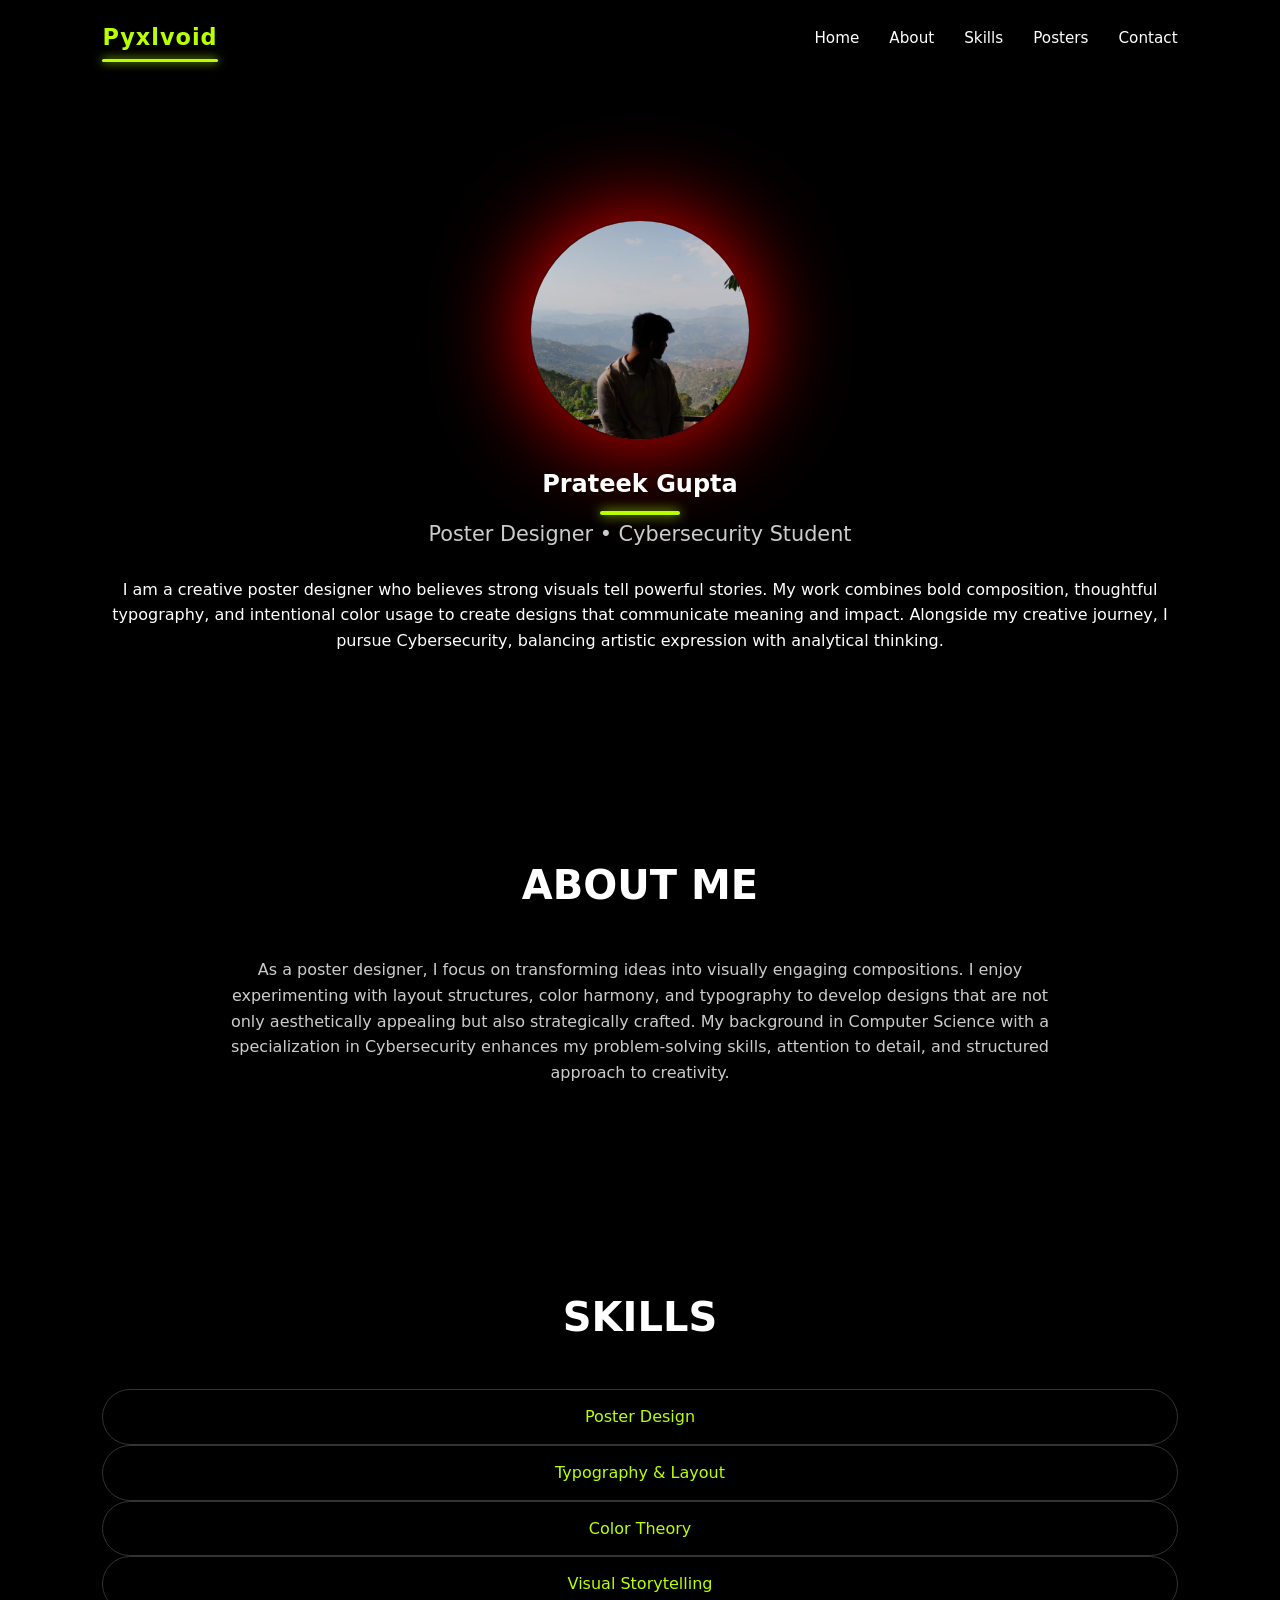
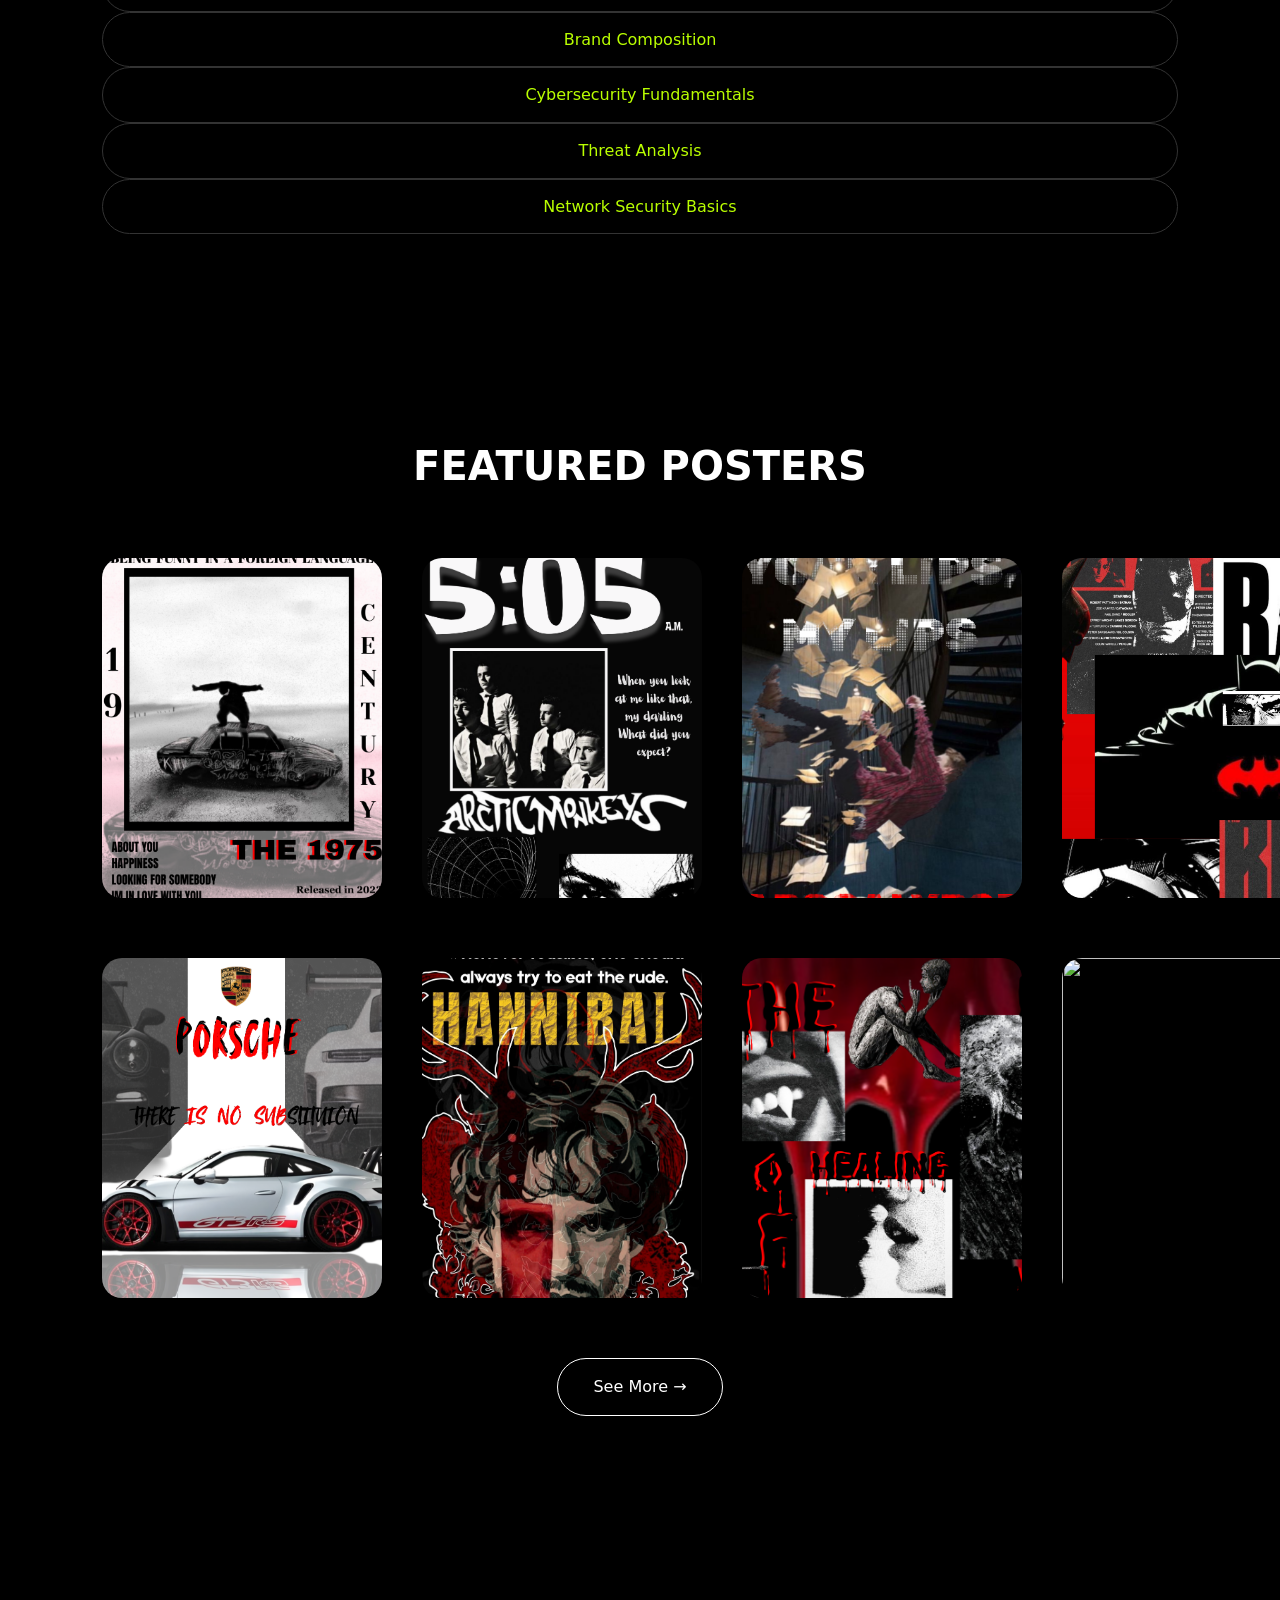
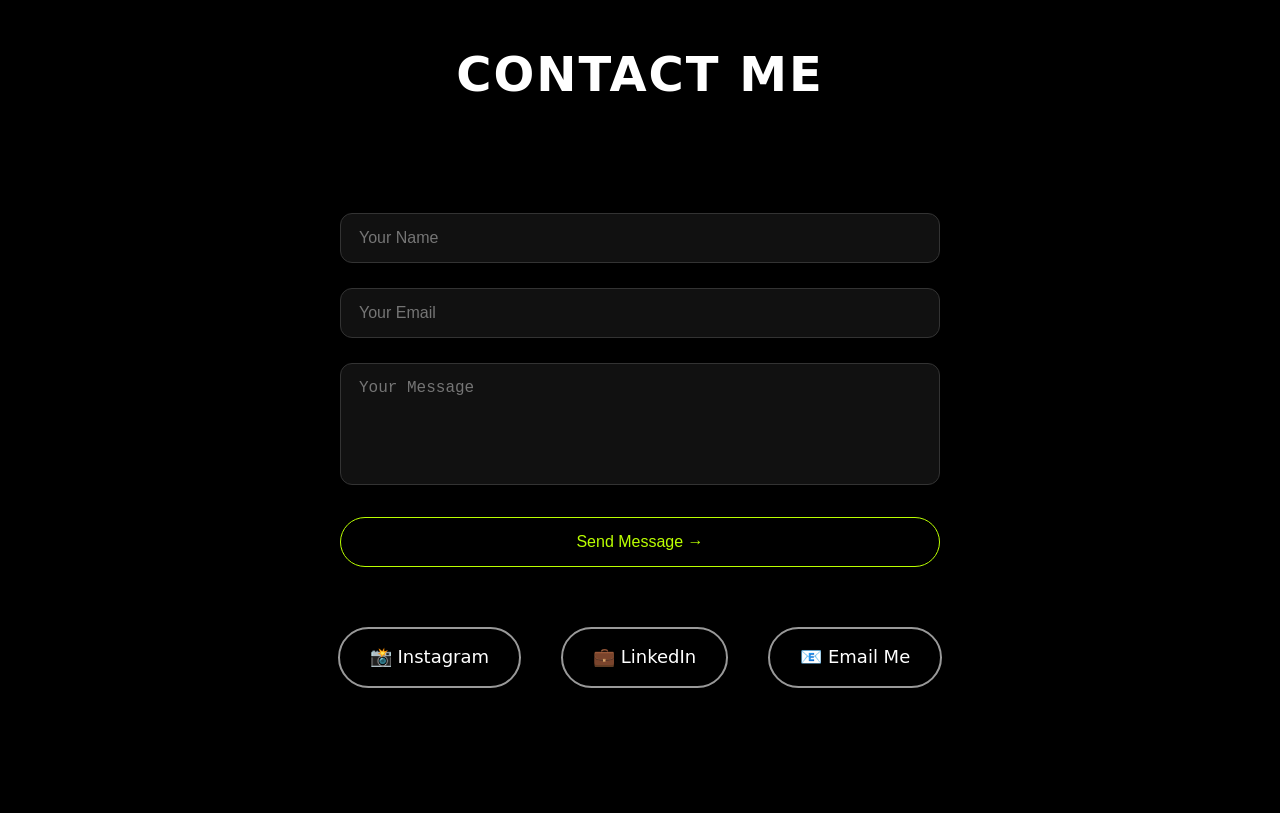
==== index.html @ a58d7d1d "viewing" ====
<!DOCTYPE html>
<html lang="en">
<head>
  <head>
  <meta charset="UTF-8">
  <title>Poster Portfolio — Prateek Gupta</title>

  <link rel="stylesheet" href="style.css">

<!-- Google Analytics -->
<script async src="https://www.googletagmanager.com/gtag/js?id=G-FLQ09SH4EE"></script>
<script>
  window.dataLayer = window.dataLayer || [];
  function gtag(){dataLayer.push(arguments);}
  gtag('js', new Date());

  gtag('config', 'G-FLQ09SH4EE');
</script>

</head>
<meta charset="UTF-8">
<title>Poster Portfolio — Prateek Gupta</title>
<meta name="viewport" content="width=device-width, initial-scale=1.0">

<style>

  .hero-name{
  position: relative;
  display: inline-block;
}

.hero-name::after{
  content: "";
  position: absolute;
  left: 50%;
  transform: translateX(-50%);
  bottom: -12px;
  width: 80px;            /* change this to control length */
  height: 4px;
  background: #baff00;     /* neon green */
  border-radius: 2px;
  box-shadow: 0 0 12px #baff00;
  animation: glowLine 1.8s ease-in-out infinite alternate;
}

@keyframes glowLine{
  from{
    box-shadow: 0 0 6px #baff00;
  }
  to{
    box-shadow: 0 0 20px #baff00;
  }
}

  .arrow{
  position:absolute;
  top:50%;
  transform:translateY(-50%);
  font-size:40px;
  background:none;
  border:none;
  color:white;
  cursor:pointer;
  transition:0.3s;
  z-index:2100;
}

.arrow:hover{
  color:#baff00;
  transform:translateY(-50%) scale(1.2);
}

.left{
  left:30px;
}

.right{
  right:30px;
}

  .section-title{
  font-size:2.5rem;
  margin-bottom:40px;
  position:relative;
  display:inline-block;
}

.section-title::after{
  content:"";
  position:absolute;
  left:50%;
  transform:translateX(-50%);
  bottom:-10px;
  width:0;
  height:4px;
  background:#baff00;
  transition:0.6s ease;
}

section:hover .section-title::after{
  width:60px;   /* 👈 change this value to control underline length */
}

  .see-more-btn{
  display:inline-block;
  padding:14px 35px;
  border:1px solid #baff00;
  border-radius:30px;
  color:#baff00;
  text-decoration:none;
  transition:0.3s;
}

.see-more-btn:hover{
  background:#baff00;
  color:black;
  transform:translateY(-5px);
  box-shadow:0 0 20px #baff00;
}

  /* NAVBAR */
.navbar{
  position:fixed;
  top:0;
  width:100%;
  padding:20px 8%;
  background:rgba(0,0,0,0.9);
  backdrop-filter:blur(10px);
  display:flex;
  justify-content:space-between;
  align-items:center;
  z-index:1000;
}

.logo{
  font-size:1.4rem;
  font-weight:700;
  color:#baff00;
  letter-spacing:1px;
}
.logo{
  position: relative;
  font-size:1.4rem;
  font-weight:700;
  color:#baff00;
  letter-spacing:1px;
}

.logo::after{
  content:"";
  position:absolute;
  left:0;
  bottom:-6px;
  width:100%;
  height:3px;
  background:#baff00;
  border-radius:2px;
  box-shadow:0 0 10px #baff00;
}


.nav-links{
  list-style:none;
  display:flex;
  gap:30px;
}

.nav-links a{
  color:white;
  text-decoration:none;
  font-size:0.95rem;
  transition:0.3s;
}

.nav-links a:hover{
  color:#ff0000;
}
body{
  padding-top:100px; /* important so content doesn’t hide under navbar */
}

*{margin:0;padding:0;box-sizing:border-box;}
body{
  background:#000;
  color:#fff;
  font-family:"Segoe UI",system-ui,sans-serif;
  line-height:1.6;
}
section{
  padding:100px 8%;
  text-align:center;
}
h2{
  margin-bottom:40px;
  font-size:2.3rem;
}

/* HERO */
.hero{
  display:flex;
  flex-direction:column;
  align-items:center;
  justify-content:center;
  text-align:center;
}

.hero img{
  width:220px;
  height:220px;
  border-radius:50%;
  object-fit:cover;
  margin-bottom:25px;
  border:1px solid #670808;
  box-shadow:0 0 100px #ff0000;
}

.tagline{
  font-size:1.3rem;
  margin:15px 0 25px;
  color:#ccc;
}
.intro{
  max-width:800px;
  margin:0 auto 60px;
  color:#bbb;
}

/* ABOUT */
.about{
  background:#000000;
}
.about p{
  max-width:850px;
  margin:auto;
  color:#ccc;
}

/* SKILLS */
.skill{
  padding:14px 28px;
  border:1px solid #333;
  border-radius:30px;
  font-weight:500;
  background:transparent;
  color:#baff00;
  transition:all 0.3s ease;
  cursor:pointer;
  position:relative;
}

.skill:hover{
  background:#ffffff;
  color:black;
  transform:translateY(-5px) scale(1.05);
  box-shadow:0 0 20px #baff00;
}

.skill:active{
  transform:scale(0.95);
}
.skill::after{
  content:"";
  position:absolute;
  inset:0;
  border-radius:30px;
  box-shadow:0 0 0px #baff00;
  opacity:0;
  transition:0.3s;
}

.skill:hover::after{
  box-shadow:0 0 25px #baff00;
  opacity:1;
}

/* POSTERS */

.grid{
  display: grid;
  grid-template-columns: repeat(4, 1fr); /* 4 posters per row */
  gap: 40px;
  justify-items: center;
}

.poster {
  width: 280px;
  height: 360px;
  overflow: hidden;
  border-radius: 20px;
  transition: 0.3s ease;
}

.poster img {
  width: 100%;
  height: 100%;
  object-fit: cover;
  border-radius: 20px;
}

.poster:hover {
  transform: translateY(-10px);
}

.see-more{
  display:inline-block;
  margin-top:50px;
  padding:14px 30px;
  border:1px solid white;
  border-radius:30px;
  text-decoration:none;
  color:white;
  transition:0.3s;
}
.see-more:hover{
  background:white;
  color:black;
}

/* MODAL SLIDE */
.modal{
  position:fixed;
  inset:0;
  background:#000;
  display:flex;
  justify-content:center;
  align-items:center;
  transform:translateX(100%);
  transition:transform 0.6s ease;
  z-index:2000;
}

.modal.active{
  transform:translateX(0);
}

.modal-content{
  display:flex;
  width:90%;
  height:80%;
}

.modal-left{
  flex:1;
  display:flex;
  justify-content:center;
  align-items:center;
}

.modal-left img{
  max-width:100%;
  max-height:100%;
  border-radius:16px;
}

.modal-right{
  flex:0.6;
  padding:60px;
  color:white;
}

.see-more-btn{
  display:inline-block;
  padding:15px 35px;
  border:1px solid white;
  border-radius:30px;
  text-decoration:none;
  color:white;
  transition:0.3s;
}

.see-more-btn:hover{
  background:white;
  color:black;
  transform:translateY(-5px);
}
/* ================= RESPONSIVE FIX ================= */

/* Tablet */
@media (max-width: 1024px){
  .grid{
    grid-template-columns: repeat(2, 1fr);
  }
}

/* Mobile */
@media (max-width: 768px){

  section{
    padding:70px 6%;
  }

  .grid{
    grid-template-columns: 1fr;
    gap:25px;
  }

  .poster{
    width:100%;
    height:auto;
  }

  .hero img{
    width:160px;
    height:160px;
  }

  .tagline{
    font-size:1rem;
  }

  .modal-content{
    flex-direction:column;
    height:90%;
  }

  .modal-right{
    padding:30px 20px;
  }

}
/* ===== CONTACT FORM ===== */

.contact-form{
  max-width:600px;
  margin:50px auto 60px;
  display:flex;
  flex-direction:column;
  gap:25px;
}

.form-group input,
.form-group textarea{
  width:100%;
  padding:15px 18px;
  border-radius:12px;
  border:1px solid #333;
  background:#111;
  color:white;
  font-size:1rem;
  outline:none;
  transition:0.3s ease;
}

.form-group input:focus,
.form-group textarea:focus{
  border:1px solid #baff00;
  box-shadow:0 0 15px rgba(186,255,0,0.4);
}

textarea{
  resize:none;
}

.form-btn{
  padding:15px;
  border-radius:30px;
  border:1px solid #baff00;
  background:transparent;
  color:#baff00;
  font-size:1rem;
  cursor:pointer;
  transition:0.3s ease;
}

.form-btn:hover{
  background:#baff00;
  color:black;
  transform:translateY(-5px);
  box-shadow:0 0 20px #baff00;
}

/* MOBILE */
@media (max-width:768px){
  .contact-form{
    padding:0 20px;
  }
}
</style>
</head>

<body>
  <nav class="navbar">
  <div class="logo">Pyxlvoid</div>
  
  <ul class="nav-links">
    <li><a href="#home">Home</a></li>
    <li><a href="#about">About</a></li>
    <li><a href="#skills">Skills</a></li>
    <li><a href="#posters">Posters</a></li>
    <li><a href="#contact">Contact</a></li>
  </ul>
</nav>

<!-- HERO -->
<section id="home" class="hero">

  <img src="images/me.jpg" class="profile-img">

  <h1 class="hero-name">Prateek Gupta</h1>

  <div class="tagline">
    Poster Designer • Cybersecurity Student
  </div>

  <p class="description">
  I am a creative poster designer who believes strong visuals tell powerful stories.
  My work combines bold composition, thoughtful typography, and intentional color usage
  to create designs that communicate meaning and impact. Alongside my creative journey,
  I pursue Cybersecurity, balancing artistic expression with analytical thinking.
</p>

</section>

<!-- ABOUT -->
<section id="about" class="about">
  <h2 class="section-title">About Me</h2>
  <p>
    As a poster designer, I focus on transforming ideas into visually engaging compositions.
    I enjoy experimenting with layout structures, color harmony, and typography to develop
    designs that are not only aesthetically appealing but also strategically crafted.
    My background in Computer Science with a specialization in Cybersecurity enhances my
    problem-solving skills, attention to detail, and structured approach to creativity.
  </p>
</section>

<!-- SKILLS -->
<section id="skills" class="skills">
  <h2 class="section-title">Skills</h2>
  <div class="skill-grid">
    <div class="skill">Poster Design</div>
    <div class="skill">Typography & Layout</div>
    <div class="skill">Color Theory</div>
    <div class="skill">Visual Storytelling</div>
    <div class="skill">Brand Composition</div>
    <div class="skill">Cybersecurity Fundamentals</div>
    <div class="skill">Threat Analysis</div>
    <div class="skill">Network Security Basics</div>
  </div>
</section>

<!-- FEATURED POSTERS -->
<section id="posters">
  <h2 class="section-title">Featured Posters</h2>

  <div class="grid">

    <div class="poster">
      <img src="images/poster1.jpg">
    </div>

    <div class="poster">
      <img src="images/poster2.jpg">
    </div>

    <div class="poster">
      <img src="images/poster3.jpg">
    </div>

    <div class="poster">
      <img src="images/poster4.jpg">
    </div>

    <div class="poster">
      <img src="images/poster5.jpg">
    </div>

    <div class="poster">
      <img src="images/poster6.jpg">
    </div>

    <div class="poster">
      <img src="images/poster7.jpg">
    </div>

    <div class="poster">  
      <img src="images/poster8.jpg">
    </div>

  </div>

  <div style="text-align:center;margin-top:60px;">
    <a href="all-posters.html" class="see-more-btn">
      See More →
    </a>
  </div>
</section>

<!-- MODAL -->

  <div class="modal" id="modal">

  <!-- LEFT ARROW -->
  <button class="arrow left" onclick="prevPoster()">❮</button>

  <div class="modal-content">
    <div class="modal-left">
      <img id="modalImage">
    </div>

    <div class="modal-right">
      <h2 id="posterTitle"></h2>
      <p id="posterDesc"></p>
    </div>
  </div>

  <!-- RIGHT ARROW -->
  <button class="arrow right" onclick="nextPoster()">❯</button>

</div>
<section id="contact" class="contact">
  <h2 class="section-title">Contact Me</h2>

  <!-- CONTACT FORM -->
  <form class="contact-form" 
      action="https://formsubmit.co/stdpixeloid@gmail.com" 
      method="POST">
    
    <div class="form-group">
      <input type="text" name="name" placeholder="Your Name" required>
    </div>

    <div class="form-group">
      <input type="email" name="email" placeholder="Your Email" required>
    </div>

    <div class="form-group">
      <textarea name="message" rows="5" placeholder="Your Message" required></textarea>
    </div>

    <input type="hidden" name="_subject" value="New Portfolio Message!">
    <input type="hidden" name="_captcha" value="false">
    <input type="hidden" name="_template" value="table">
    <input type="hidden" name="_next" value="https://pyxlvoid.vercel.app/">

    <button type="submit" class="form-btn">
      Send Message →
    </button>

</form>

  <!-- SOCIAL LINKS -->
  <div class="contact-links">
    <a href="https://instagram.com/prateek_g0804" target="_blank">
      📸 Instagram
    </a>

    <a href="https://linkedin.com/in/prateek-gupta-6a8244353" target="_blank">
      💼 LinkedIn
    </a>

    <a href="mailto:stdpixeloid@gmail.com" target="_blank">
      📧 Email Me
    </a>
  </div>
</section>
</body>
</html>
---- style.css ----
body {
    background-color: black;
    color: white;
    font-family: Arial, sans-serif;
    text-align: center;
    padding-top: 50px;
}

.section-title {
  font-size: 48px;
  font-weight: 700;
  color: white;
  text-transform: uppercase;
  position: relative;
  display: inline-block;
}

.section-title::after {
  content: "";
  position: absolute;
  left: 50%;
  bottom: -10px;
  transform: translateX(-50%);
  width: 60px;
  height: 4px;
  background: #00ffff;
  box-shadow: 0 0 10px #00ffff, 0 0 20px #00ffff;
  border-radius: 10px;
  animation: glow 1.5s infinite alternate;
}

@keyframes glow {
  from {
    box-shadow: 0 0 5px #00ffff;
  }
  to {
    box-shadow: 0 0 20px #00ffff;
  }
}

/* CONTACT SECTION */
.contact {
  text-align: center;
  padding: 120px 20px;
  background: #000;
}

.contact h2 {
  font-size: 48px;
  font-weight: 700;
  margin-bottom: 50px;
  color: white;
  letter-spacing: 2px;
  text-transform: uppercase;
}

.contact-links {
  display: flex;
  justify-content: center;
  gap: 40px;
  flex-wrap: wrap;
}

.contact-links a {
  text-decoration: none !important;
  color: white !important;
  font-size: 18px;
  padding: 14px 30px;
  border: 2px solid rgba(255,255,255,0.6);
  border-radius: 40px;
  transition: 0.3s ease;
}

.contact-links a:hover {
  background: #fff;
  color: #000 !important;
  transform: translateY(-5px);
}

img {
    margin-top: 20px;
}
/* ---------------- MOBILE RESPONSIVE FIX ---------------- */

/* Prevent horizontal scroll */
body {
  overflow-x: hidden;
}

/* Responsive Image */
.profile-img {
  width: 180px;
  height: 180px;
  border-radius: 50%;
  object-fit: cover;
}

/* Mobile adjustments */
@media (max-width: 768px) {

  /* Navigation spacing */
  nav {
    padding: 10px 20px;
  }

  /* Reduce profile image size */
  .profile-img {
    width: 130px;
    height: 130px;
  }

  /* Scale heading */
  h1 {
    font-size: clamp(24px, 6vw, 36px);
    text-align: center;
  }

  /* Scale subtitle */
  .subtitle {
    font-size: 14px;
    text-align: center;
  }

  /* Adjust paragraph */
  .description {
    font-size: 14px;
    padding: 0 15px;
    text-align: center;
  }

  /* Section spacing */
  section {
    padding: 80px 20px;
  }

}
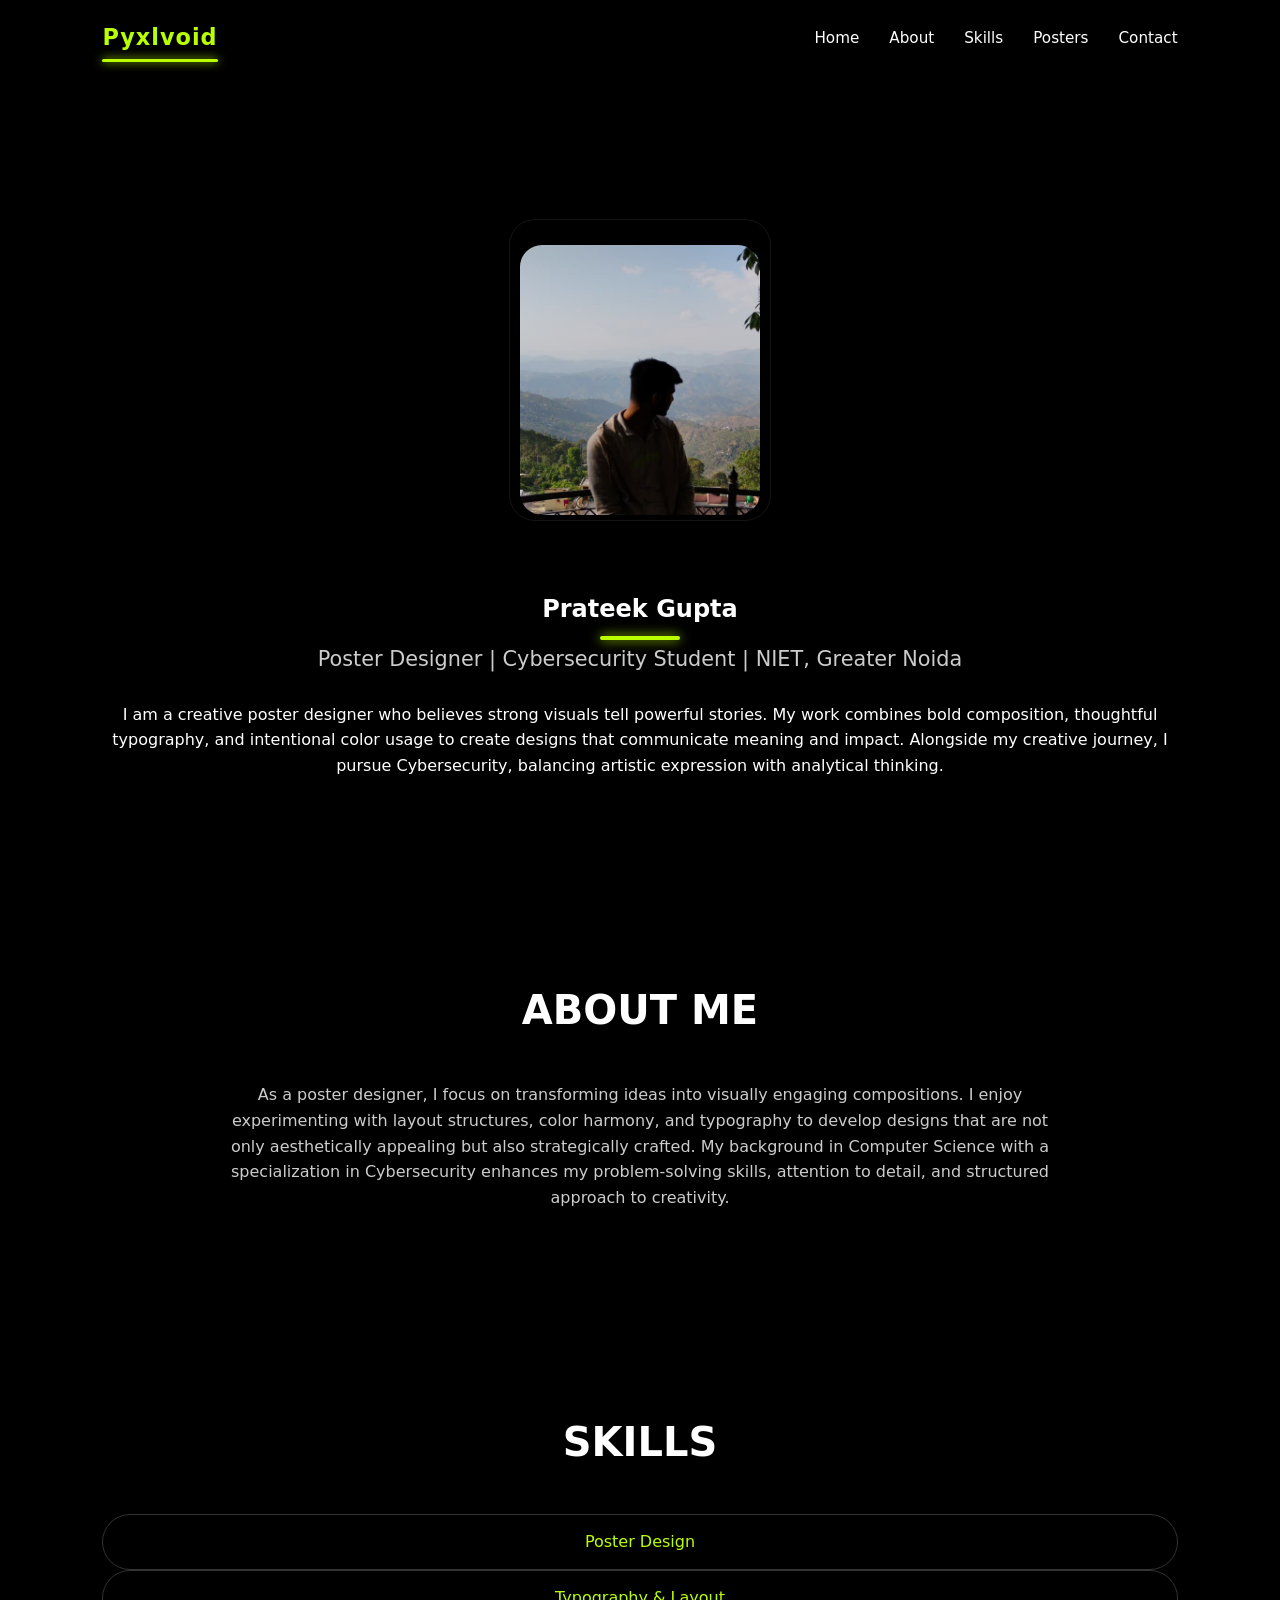
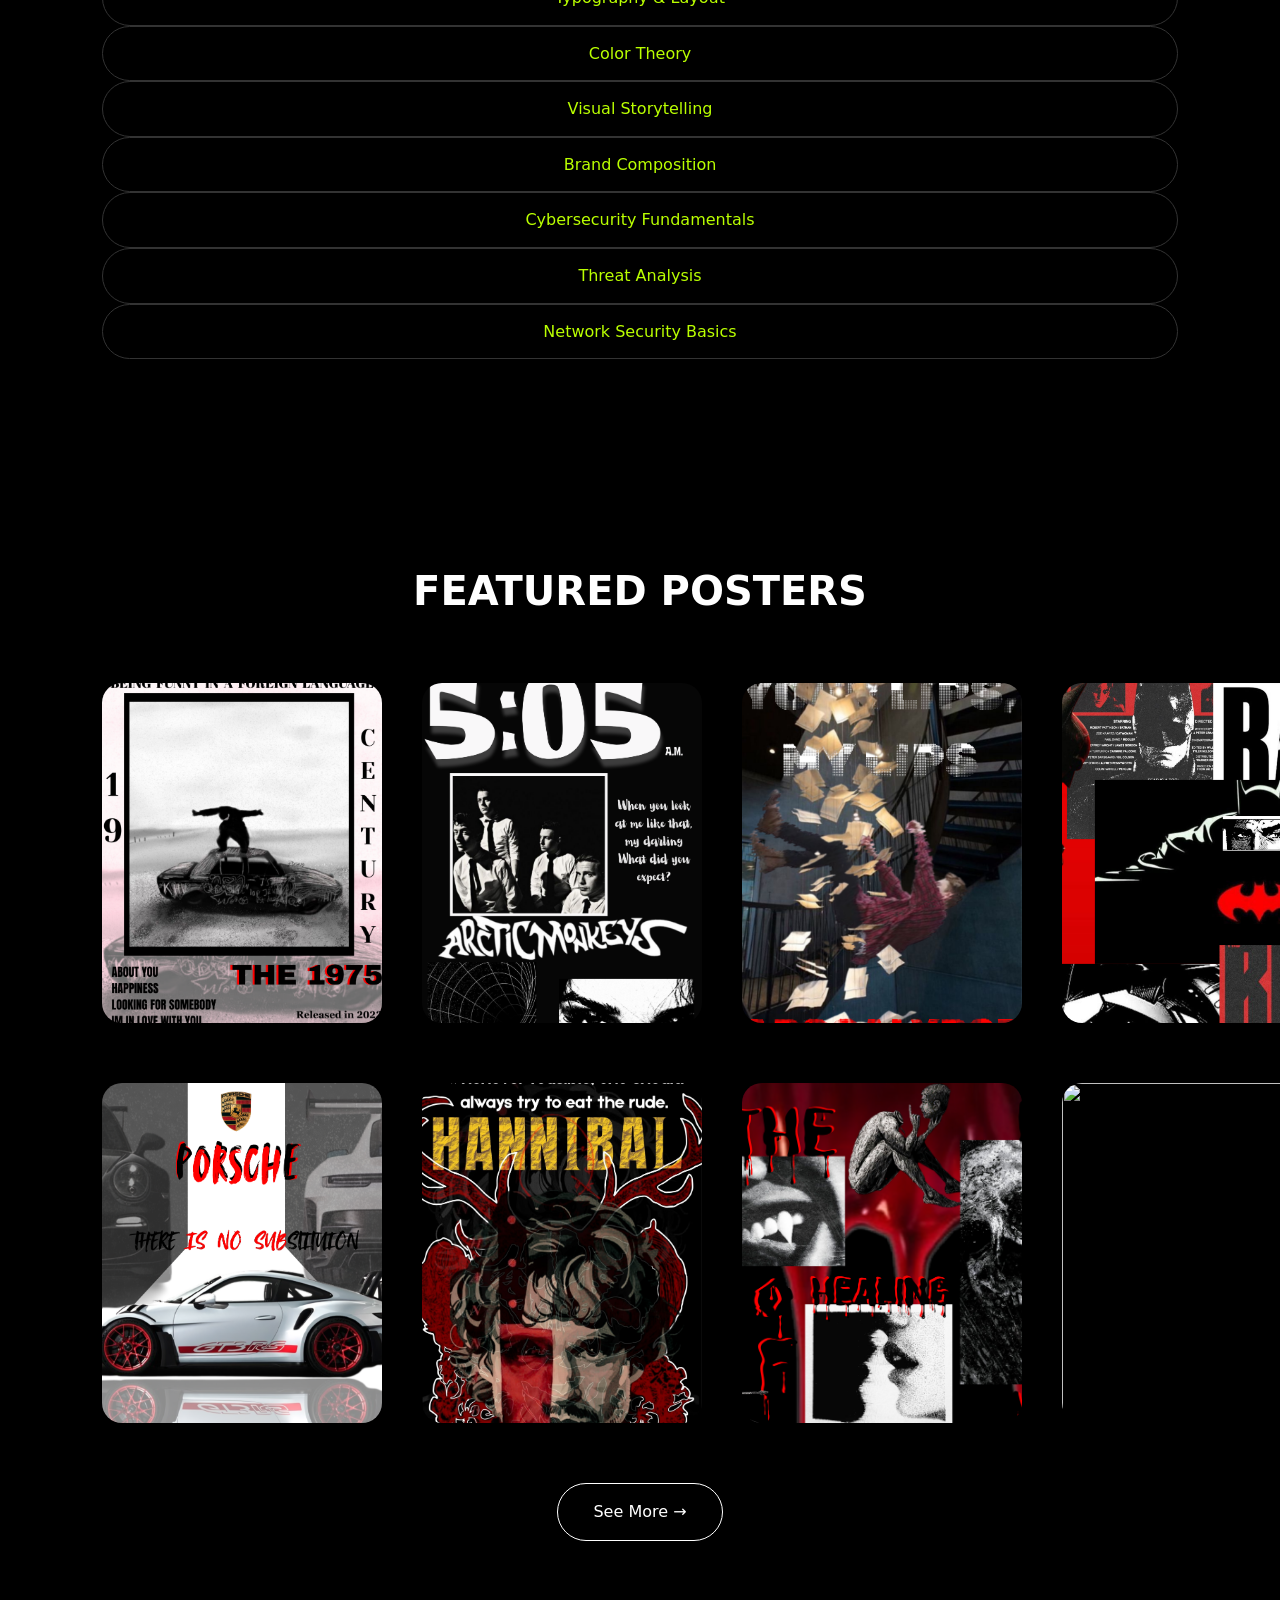
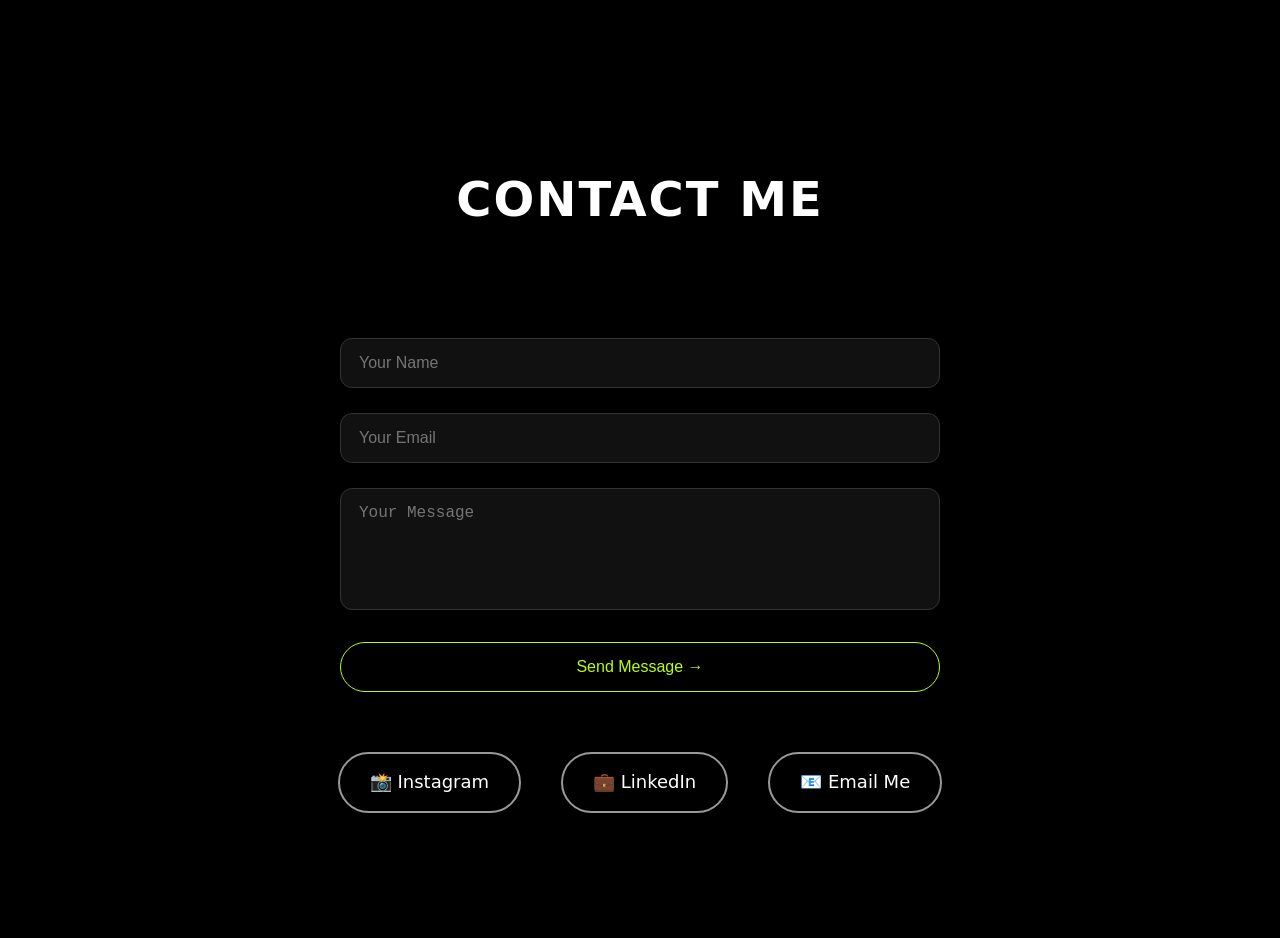
==== commit c03bc5b4: "profile image desgin update" ====
--- a/index.html
+++ b/index.html
@@ -1,6 +1,5 @@
 <!DOCTYPE html>
 <html lang="en">
-<head>
   <head>
   <meta charset="UTF-8">
   <title>Poster Portfolio — Prateek Gupta</title>
@@ -16,8 +15,6 @@
 
   gtag('config', 'G-FLQ09SH4EE');
 </script>
-
-</head>
 <meta charset="UTF-8">
 <title>Poster Portfolio — Prateek Gupta</title>
 <meta name="viewport" content="width=device-width, initial-scale=1.0">
@@ -27,6 +24,10 @@
   .hero-name{
   position: relative;
   display: inline-block;
+}
+
+.hero{
+  padding-top:120px;
 }
 
 .hero-name::after{
@@ -204,14 +205,78 @@
   text-align:center;
 }
 
-.hero img{
-  width:220px;
-  height:220px;
-  border-radius:50%;
+.hero{
+  display:flex;
+  flex-direction:column;
+  align-items:center;
+  justify-content:center;
+  text-align:center;
+}
+
+/* ===== CLEAN TECH FRAME ===== */
+
+.profile-frame{
+  position:relative;
+  width:300px;
+  height:300px;
+  display:flex;
+  justify-content:center;
+  align-items:center;
+  margin:0 auto 70px;
+}
+
+.profile-img{
+  width:240px;
+  height:270px;
   object-fit:cover;
-  margin-bottom:25px;
-  border:1px solid #670808;
-  box-shadow:0 0 100px #ff0000;
+  border-radius:22px;
+  position:relative;
+  z-index:2;
+}
+
+/* Clean subtle scan border */
+.profile-frame::before{
+  content:"";
+  position:absolute;
+  width:260px;
+  height:300px;
+  border-radius:26px;
+  border:1px solid rgba(255,255,255,0.08);
+  z-index:1;
+  animation:scan 3s ease-in-out infinite;
+}
+
+/* Softer glow */
+@keyframes scan{
+  0%{
+    box-shadow:0 0 0 rgba(186,255,0,0.25);
+  }
+  50%{
+    box-shadow:0 0 25px rgba(186,255,0,0.5);
+  }
+  100%{
+    box-shadow:0 0 0 rgba(186,255,0,0.25);
+  }
+}
+
+/* ===== MOBILE ===== */
+@media (max-width:768px){
+
+  .profile-frame{
+    width:220px;
+    height:220px;
+    margin-bottom:50px;
+  }
+
+  .profile-img{
+    width:180px;
+    height:180px;
+  }
+
+  .profile-frame::before{
+    width:200px;
+    height:200px;
+  }
 }
 
 .tagline{
@@ -252,7 +317,12 @@
   background:#ffffff;
   color:black;
   transform:translateY(-5px) scale(1.05);
-  box-shadow:0 0 20px #baff00;
+  box-shadow:0 0 20px #ff0000;
+}
+
+.profile-frame:hover .profile-img{
+  transform:translateY(-6px);
+  transition:0.4s ease;
 }
 
 .skill:active{
@@ -399,11 +469,16 @@
     height:auto;
   }
 
-  .hero img{
-    width:160px;
-    height:160px;
-  }
-
+.profile-img{
+  width:220px;
+  height:220px;
+  border-radius:50%;
+  object-fit:cover;
+  margin-bottom:25px;
+  box-shadow:
+    0 25px 50px rgba(0,0,0,0.7),
+    0 0 40px rgba(186,255,0,0.3);
+}
   .tagline{
     font-size:1rem;
   }
@@ -494,12 +569,14 @@
 <!-- HERO -->
 <section id="home" class="hero">
 
+  <div class="profile-frame">
   <img src="images/me.jpg" class="profile-img">
+</div>
 
   <h1 class="hero-name">Prateek Gupta</h1>
 
   <div class="tagline">
-    Poster Designer • Cybersecurity Student
+    Poster Designer | Cybersecurity Student | NIET, Greater Noida
   </div>
 
   <p class="description">
--- a/style.css
+++ b/style.css
@@ -133,4 +133,5 @@
     padding: 80px 20px;
   }
 
-}+}
+
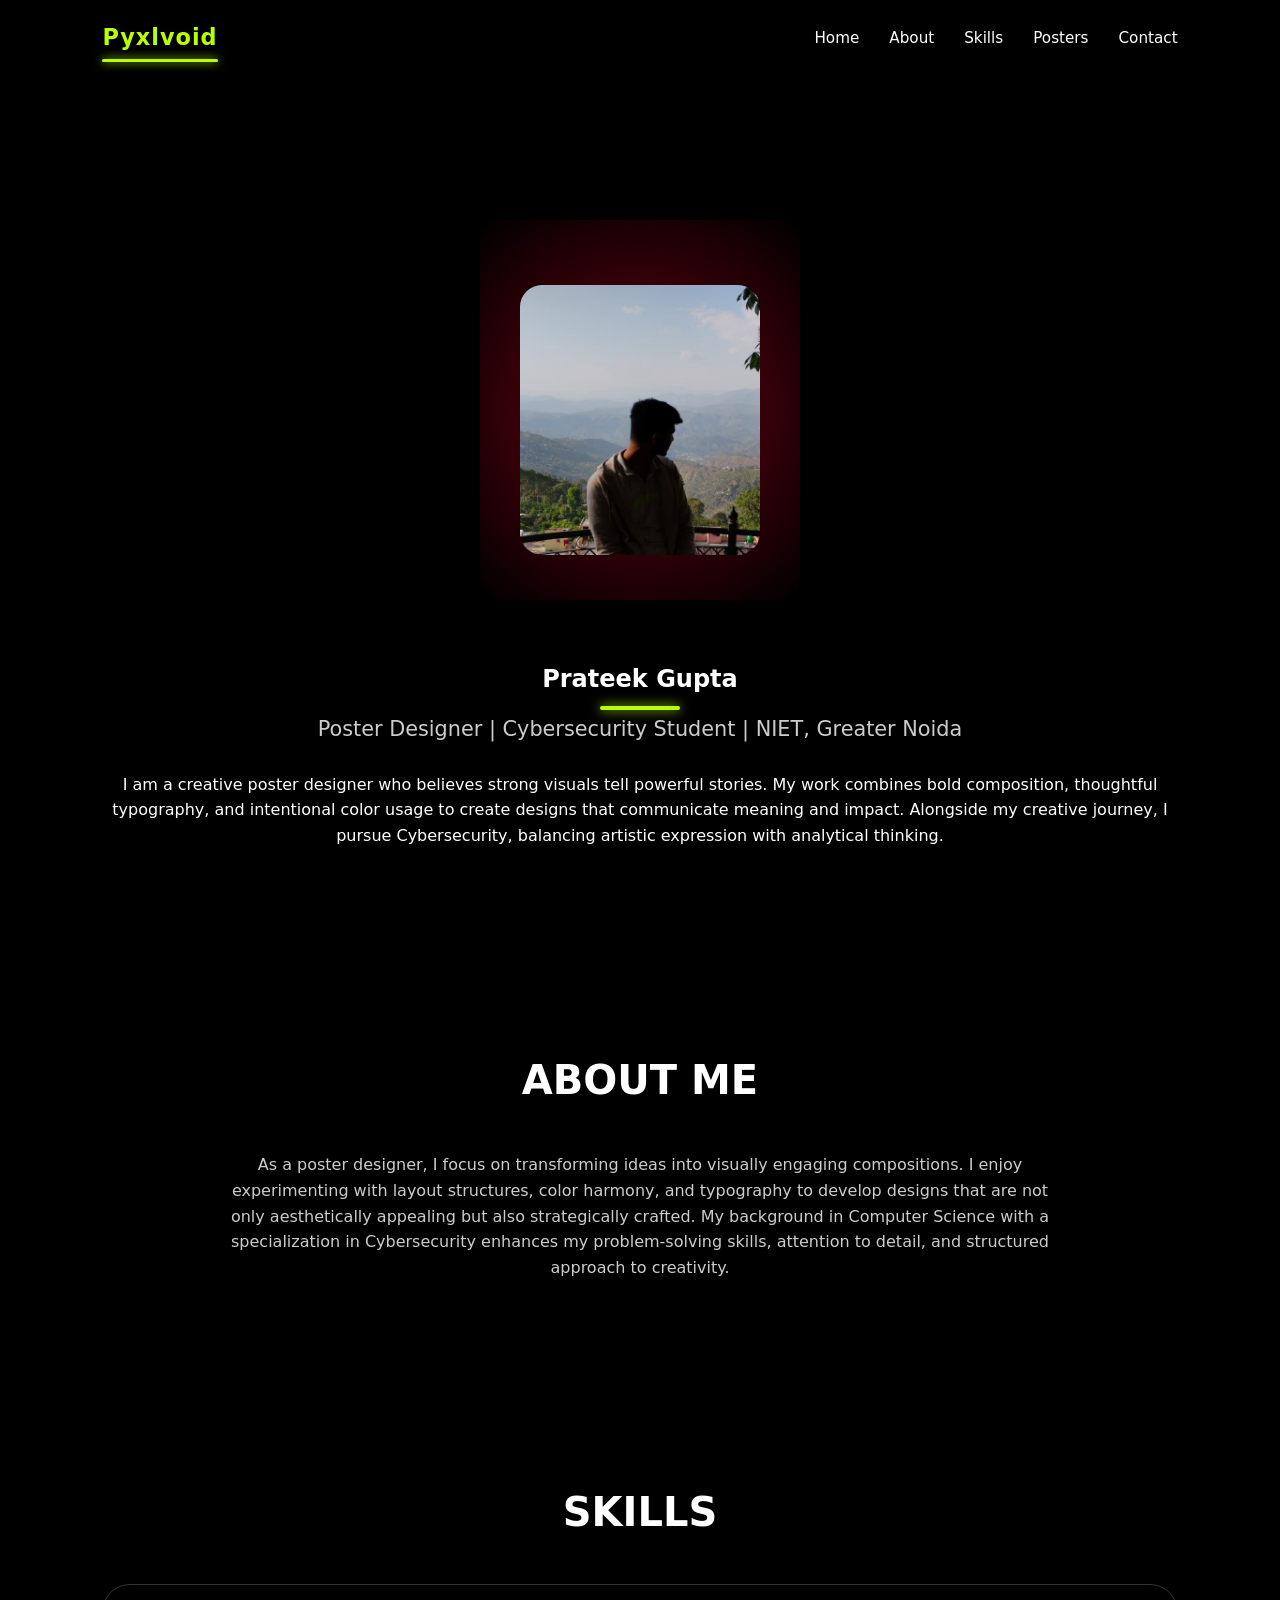
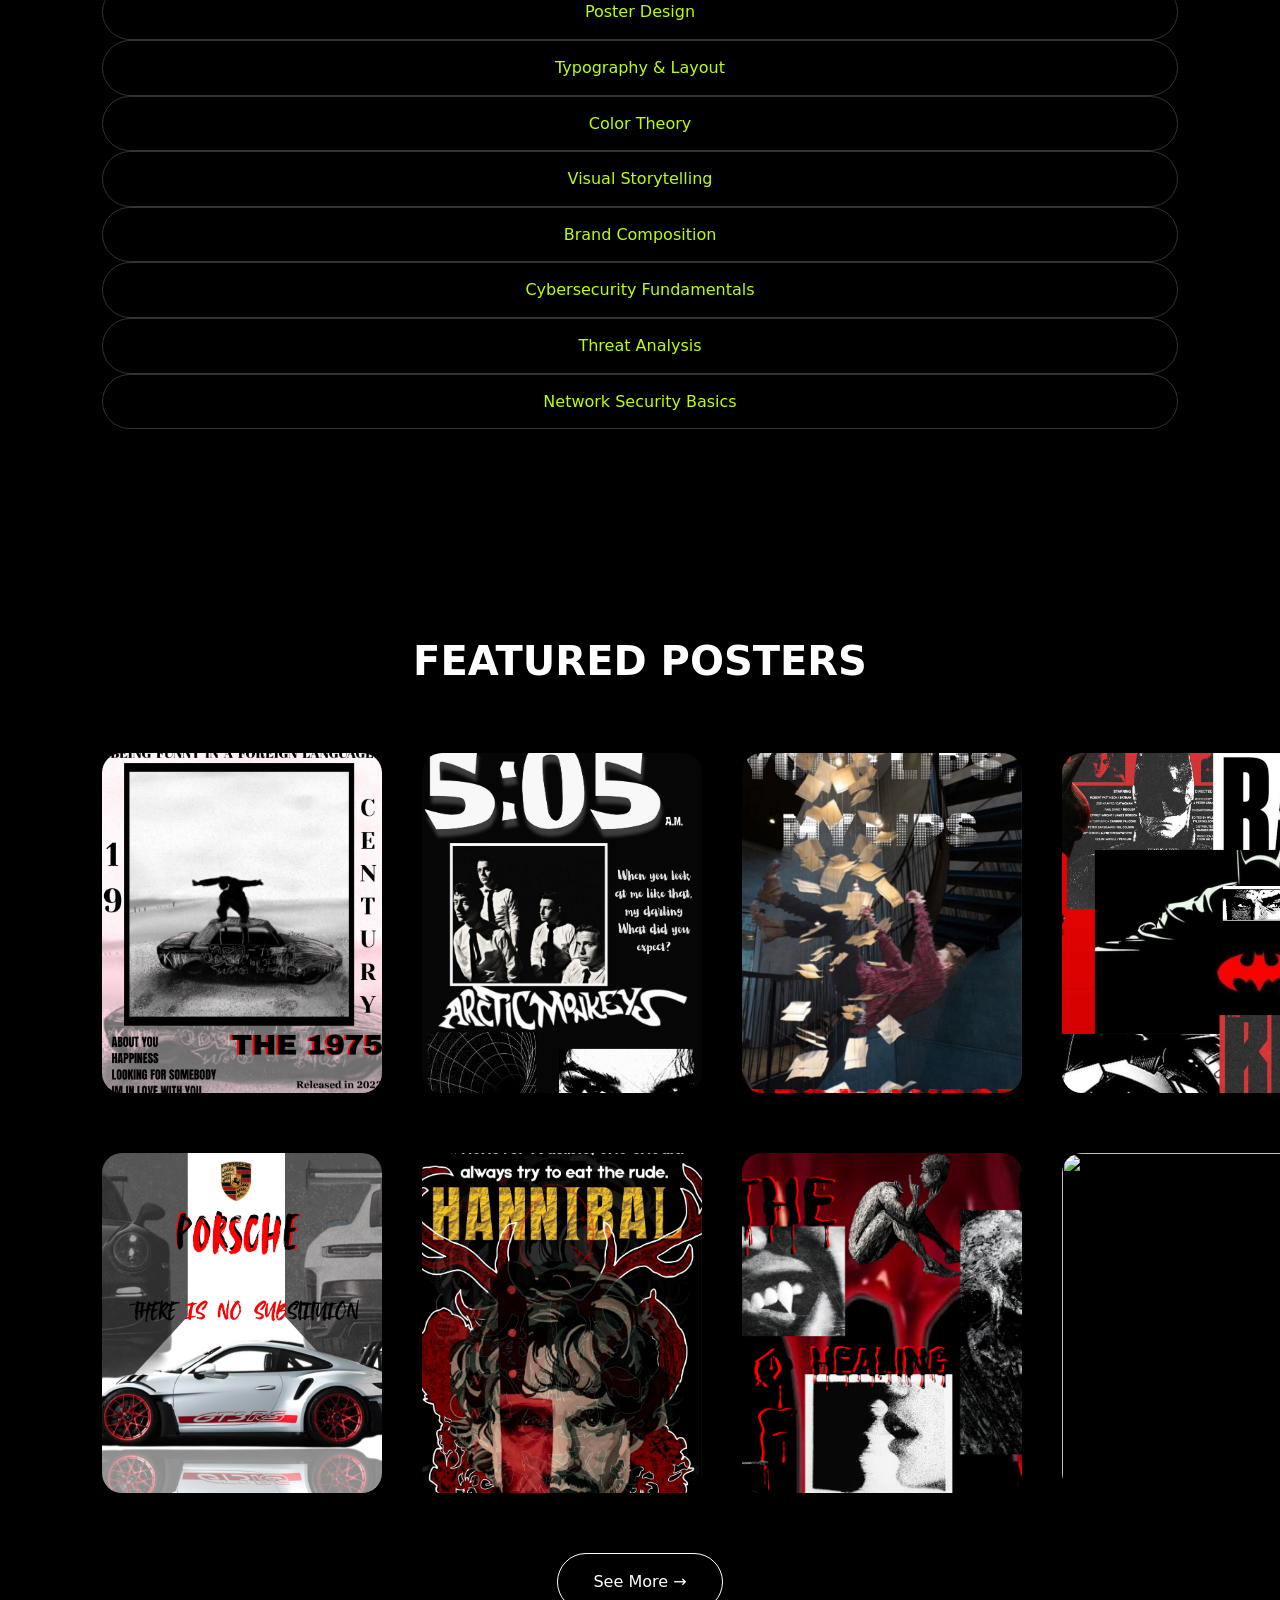
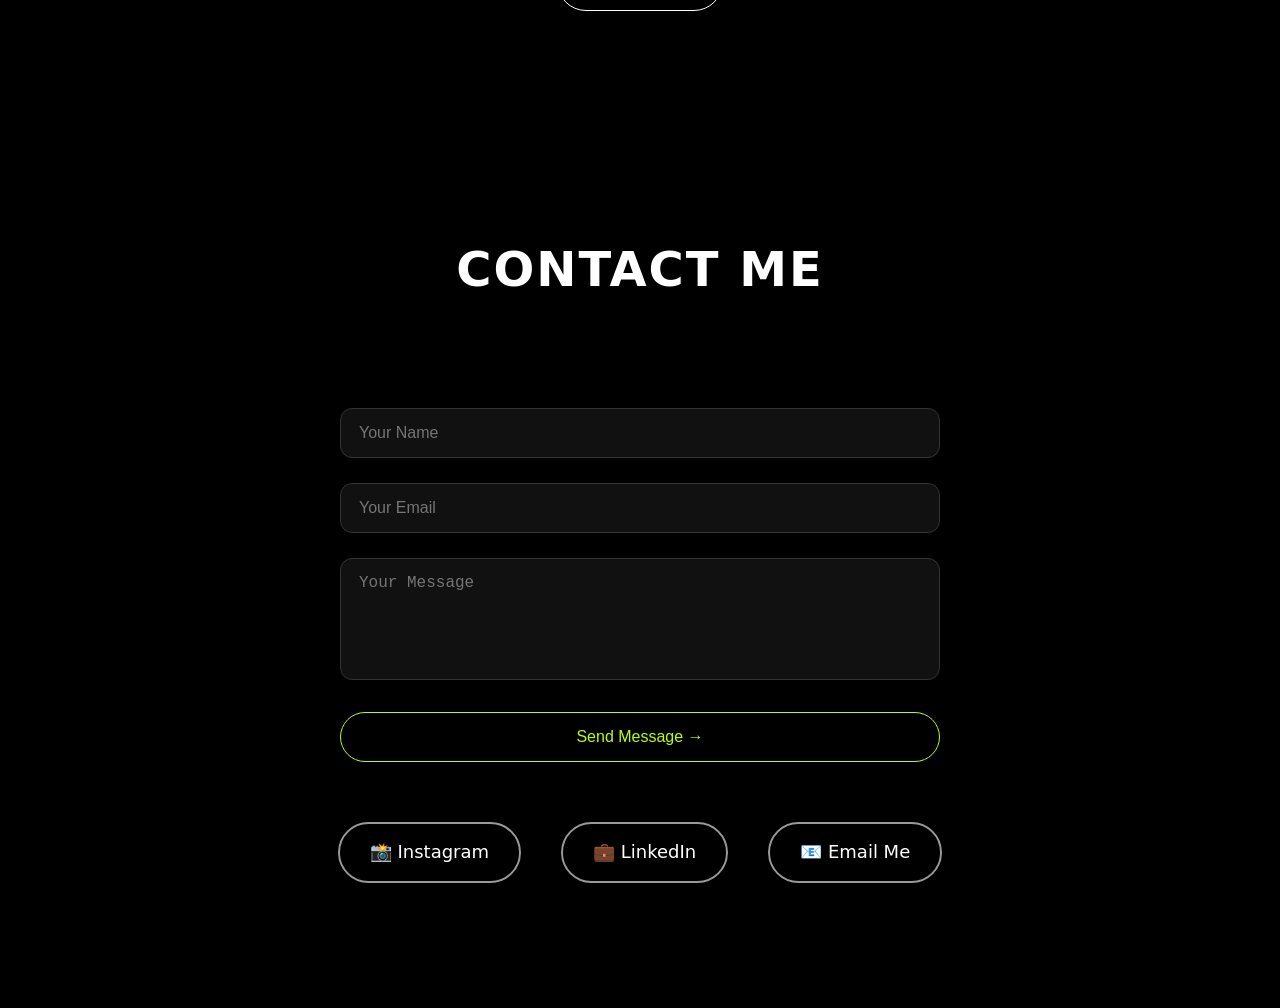
==== commit 3cdb8cf2: "changed nothing" ====
--- a/index.html
+++ b/index.html
@@ -25,6 +25,8 @@
   position: relative;
   display: inline-block;
 }
+
+
 
 .hero{
   padding-top:120px;
@@ -213,6 +215,7 @@
   text-align:center;
 }
 
+
 /* ===== CLEAN TECH FRAME ===== */
 
 .profile-frame{
@@ -234,30 +237,80 @@
   z-index:2;
 }
 
-/* Clean subtle scan border */
-.profile-frame::before{
-  content:"";
+/* ===== SLIDING CYBER STRIPS ===== */
+
+.profile-frame{
+  position:relative;
+  z-index:2;
+}
+
+/* ===== CYBERPUNK LOCK FRAME ===== */
+
+.profile-frame{
+  position:relative;
+  width:320px;
+  height:380px;
+  margin:0 auto 60px;
+  padding:25px;
+  border-radius:20px;
+ background:
+  radial-gradient(circle at center,
+    rgba(180, 0, 30, 0.6),
+    rgba(0, 0, 0, 0.95)
+  );
+  animation:powerPulse 3s ease-in-out infinite;
+}
+
+/* Corner Brackets */
+.profile-frame span{
   position:absolute;
-  width:260px;
-  height:300px;
-  border-radius:26px;
-  border:1px solid rgba(255,255,255,0.08);
-  z-index:1;
-  animation:scan 3s ease-in-out infinite;
-}
-
-/* Softer glow */
-@keyframes scan{
+  width:40px;
+  height:40px;
+  border:2px solid #baff00;border: 2px solid #ff003c;
+box-shadow: 0 0 20px rgba(255,0,60,0.9);  
+}
+
+.profile-frame span:nth-child(1){
+  top:0; left:0;
+  border-right:none;
+  border-bottom:none;
+}
+
+.profile-frame span:nth-child(2){
+  top:0; right:0;
+  border-left:none;
+  border-bottom:none;
+}
+
+.profile-frame span:nth-child(3){
+  bottom:0; left:0;
+  border-right:none;
+  border-top:none;
+}
+
+.profile-frame span:nth-child(4){
+  bottom:0; right:0;
+  border-left:none;
+  border-top:none;
+}
+
+@keyframes powerPulse{
   0%{
-    box-shadow:0 0 0 rgba(186,255,0,0.25);
+    box-shadow:
+      0 0 20px rgba(180,0,30,0.4);
   }
   50%{
-    box-shadow:0 0 25px rgba(186,255,0,0.5);
+    box-shadow:
+      0 0 60px rgba(255,0,60,0.9),
+      0 0 140px rgba(180,0,30,0.6),
+      0 0 200px rgba(120,0,0,0.4);
   }
   100%{
-    box-shadow:0 0 0 rgba(186,255,0,0.25);
-  }
-}
+    box-shadow:
+      0 0 20px rgba(180,0,30,0.4);
+  }
+}
+
 
 /* ===== MOBILE ===== */
 @media (max-width:768px){
@@ -272,11 +325,6 @@
     width:180px;
     height:180px;
   }
-
-  .profile-frame::before{
-    width:200px;
-    height:200px;
-  }
 }
 
 .tagline{
@@ -298,6 +346,16 @@
   max-width:850px;
   margin:auto;
   color:#ccc;
+}
+
+
+@keyframes floatCube{
+  0%{
+    transform:rotateX(25deg) rotateY(25deg) translateY(0px);
+  }
+  100%{
+    transform:rotateX(40deg) rotateY(40deg) translateY(-30px);
+  }
 }
 
 /* SKILLS */
@@ -469,16 +527,6 @@
     height:auto;
   }
 
-.profile-img{
-  width:220px;
-  height:220px;
-  border-radius:50%;
-  object-fit:cover;
-  margin-bottom:25px;
-  box-shadow:
-    0 25px 50px rgba(0,0,0,0.7),
-    0 0 40px rgba(186,255,0,0.3);
-}
   .tagline{
     font-size:1rem;
   }
@@ -554,6 +602,12 @@
 </head>
 
 <body>
+
+  <div class="global-3d">
+  <div class="float techgrid"></div>
+  <div class="float glitch"></div>
+</div>
+  
   <nav class="navbar">
   <div class="logo">Pyxlvoid</div>
   
@@ -568,6 +622,15 @@
 
 <!-- HERO -->
 <section id="home" class="hero">
+
+<div class="cyber-objects">
+  <div class="cube"></div>
+  <div class="pyramid"></div>
+  <div class="ring"></div>
+  <div class="dot dot1"></div>
+  <div class="dot dot2"></div>
+</div>
+
 
   <div class="profile-frame">
   <img src="images/me.jpg" class="profile-img">
@@ -730,5 +793,23 @@
     </a>
   </div>
 </section>
+<script src="https://cdnjs.cloudflare.com/ajax/libs/three.js/r128/three.min.js"></script>
+
+<script>
+document.addEventListener("scroll", function(){
+
+  const scrollY = window.scrollY;
+
+  document.querySelectorAll(".float").forEach((el, i)=>{
+
+    let speed = (i + 1) * 0.1;
+
+    el.style.transform =
+      "translateY(" + scrollY * speed + "px)";
+  });
+
+});
+</script>
+
 </body>
 </html>
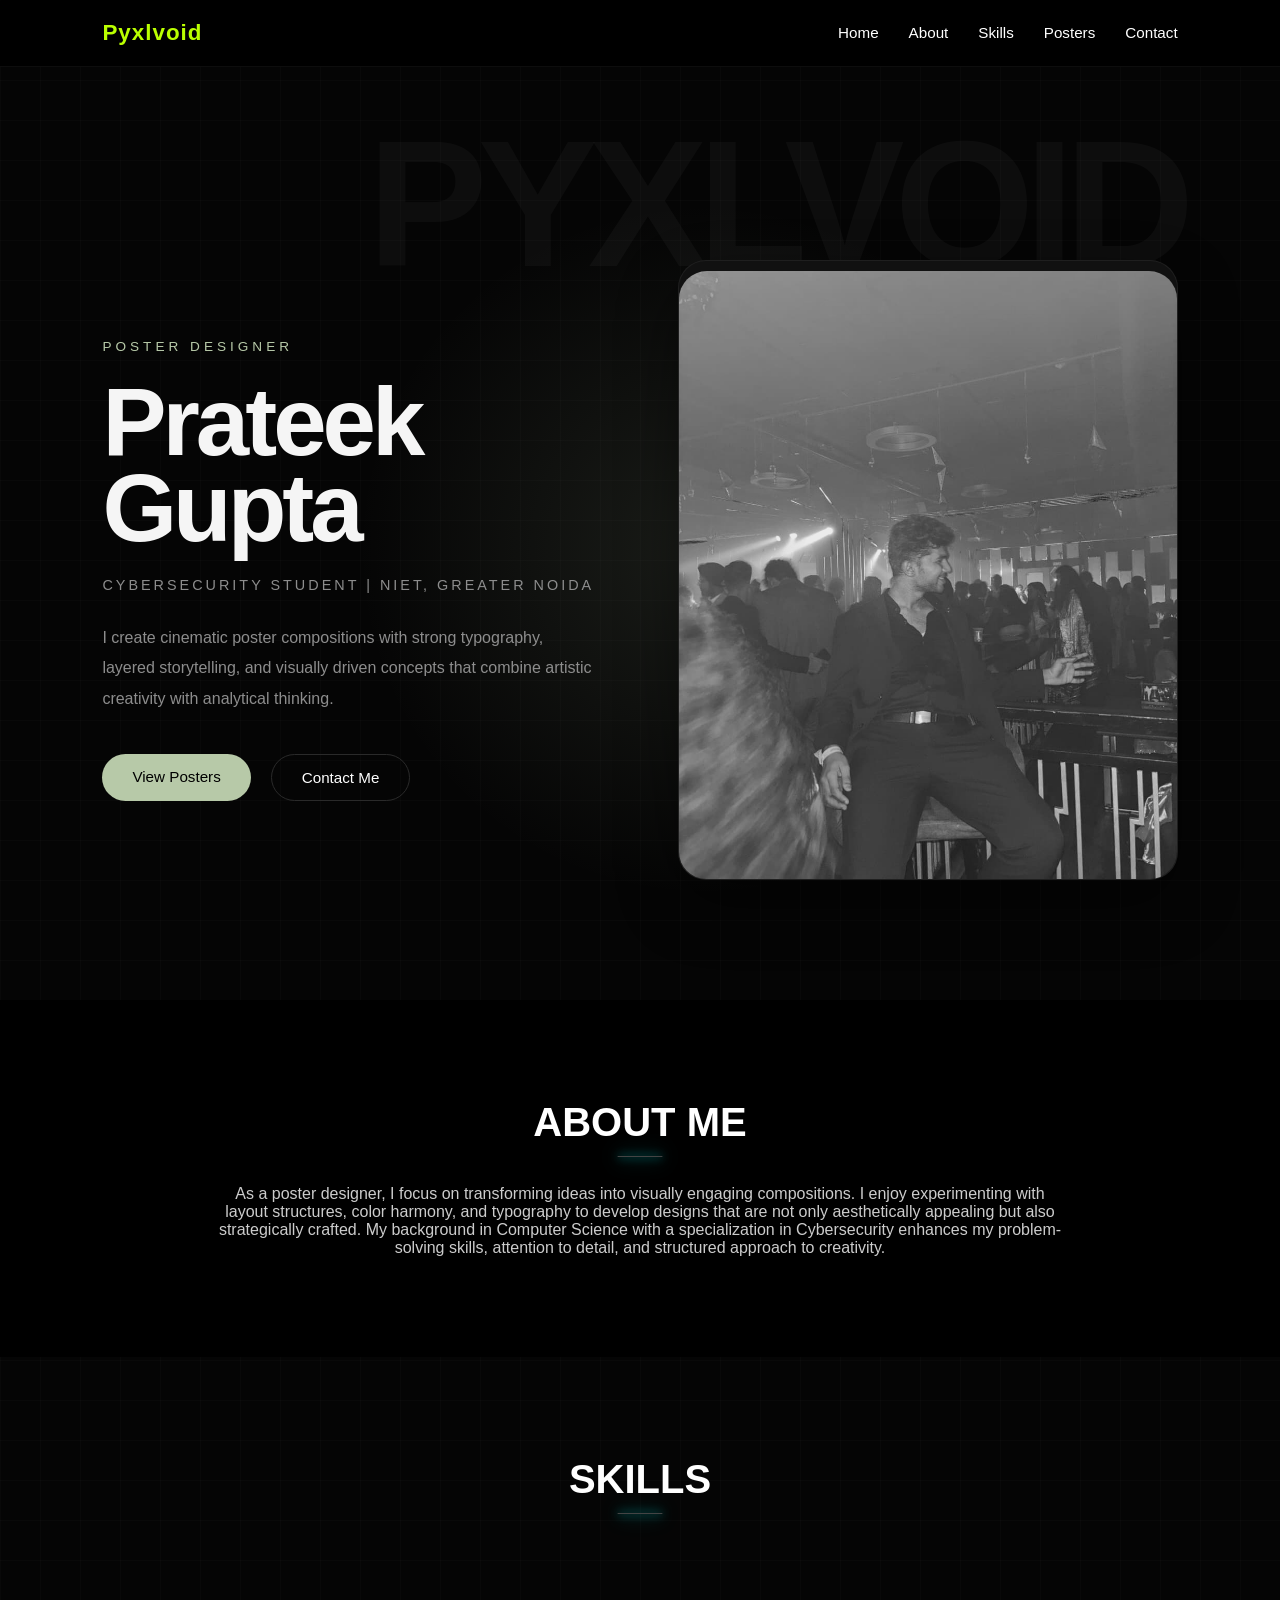
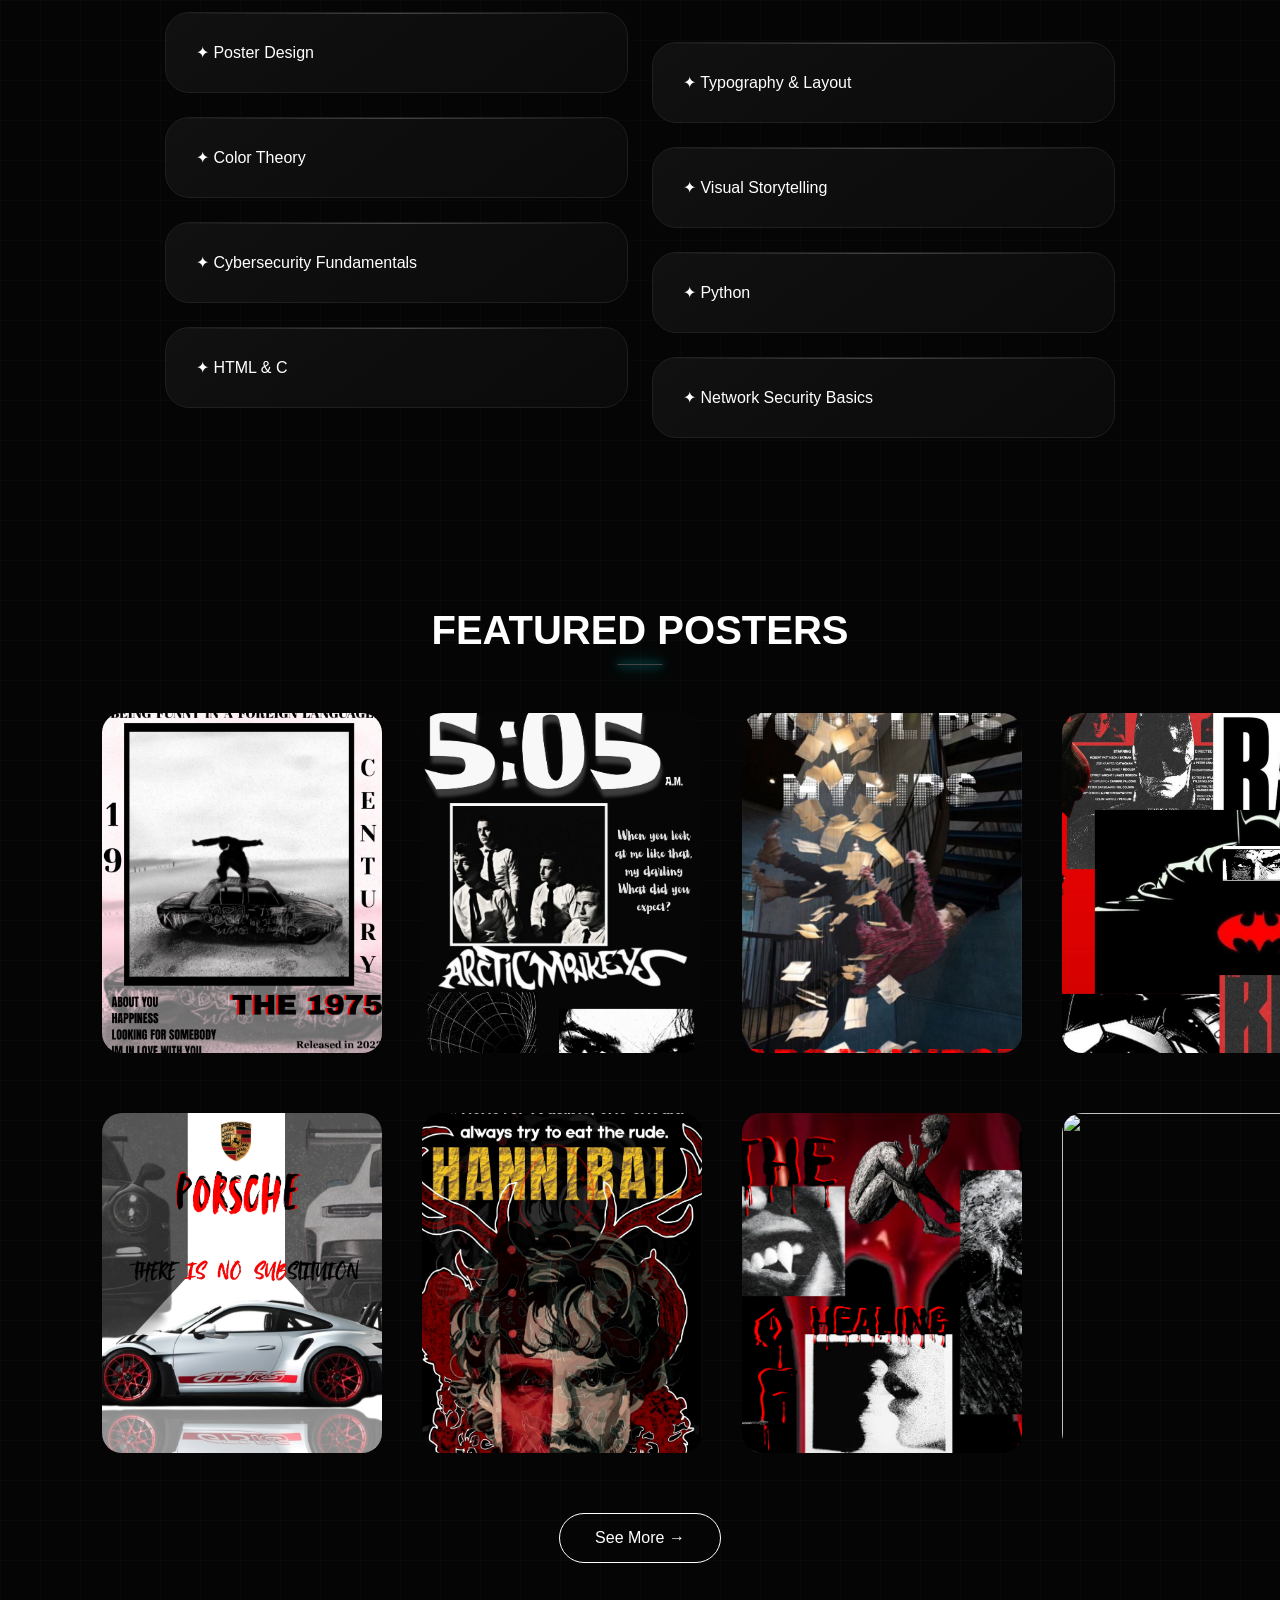
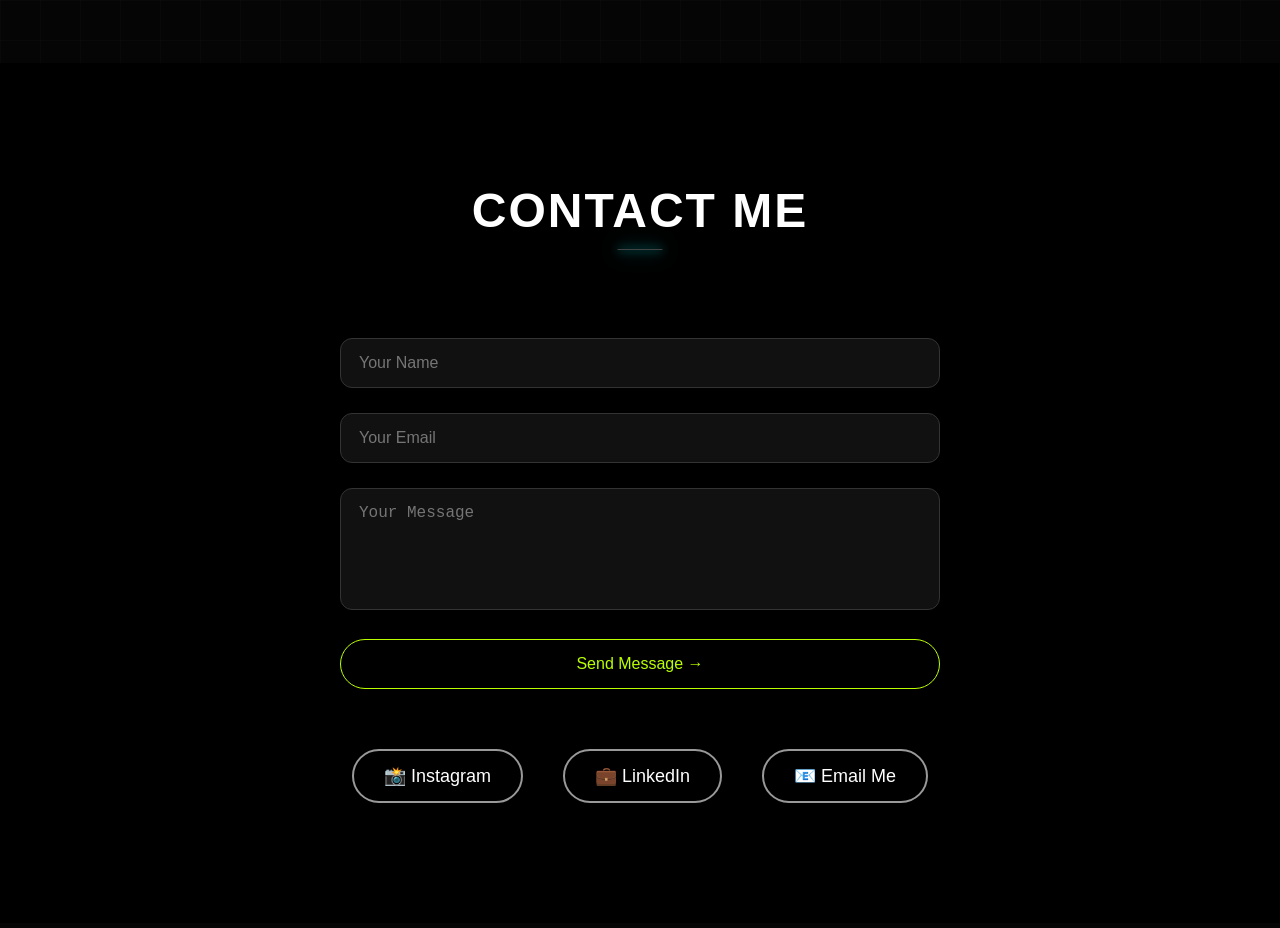
==== commit 2d321d32: "updated UI" ====
--- a/index.html
+++ b/index.html
@@ -21,38 +21,35 @@
 
 <style>
 
-  .hero-name{
-  position: relative;
-  display: inline-block;
+.hero-name{
+  font-size:4.5rem;
+
+  font-weight:700;
+
+  letter-spacing:-2px;
+
+  color:#f5f5f5;
+
+  line-height:1;
 }
 
 
 
 .hero{
-  padding-top:120px;
-}
-
-.hero-name::after{
-  content: "";
-  position: absolute;
-  left: 50%;
-  transform: translateX(-50%);
-  bottom: -12px;
-  width: 80px;            /* change this to control length */
-  height: 4px;
-  background: #baff00;     /* neon green */
-  border-radius: 2px;
-  box-shadow: 0 0 12px #baff00;
-  animation: glowLine 1.8s ease-in-out infinite alternate;
-}
-
-@keyframes glowLine{
-  from{
-    box-shadow: 0 0 6px #baff00;
-  }
-  to{
-    box-shadow: 0 0 20px #baff00;
-  }
+  min-height:85vh;
+
+  display:flex;
+  flex-direction:column;
+
+  align-items:center;
+  justify-content:center;
+
+  text-align:center;
+
+  gap:20px;
+
+  padding-left:8%;
+  padding-right:8%;
 }
 
   .arrow{
@@ -90,20 +87,35 @@
 
 .section-title::after{
   content:"";
+
   position:absolute;
+
   left:50%;
   transform:translateX(-50%);
-  bottom:-10px;
-  width:0;
-  height:4px;
-  background:#baff00;
-  transition:0.6s ease;
-}
-
-section:hover .section-title::after{
-  width:60px;   /* 👈 change this value to control underline length */
-}
-
+
+  bottom:-12px;
+
+  width:45px;
+  height:1px;
+
+  background:#444;
+}
+
+.section-title::after{
+  content:"";
+
+  position:absolute;
+
+  left:50%;
+  transform:translateX(-50%);
+
+  bottom:-12px;
+
+  width:45px;
+  height:1px;
+
+  background:#444;
+}
   .see-more-btn{
   display:inline-block;
   padding:14px 35px;
@@ -123,6 +135,11 @@
 
   /* NAVBAR */
 .navbar{
+  background:rgba(0,0,0,0.75);
+
+backdrop-filter:blur(14px);
+
+border-bottom:1px solid rgba(255,255,255,0.05);
   position:fixed;
   top:0;
   width:100%;
@@ -149,17 +166,6 @@
   letter-spacing:1px;
 }
 
-.logo::after{
-  content:"";
-  position:absolute;
-  left:0;
-  bottom:-6px;
-  width:100%;
-  height:3px;
-  background:#baff00;
-  border-radius:2px;
-  box-shadow:0 0 10px #baff00;
-}
 
 
 .nav-links{
@@ -176,7 +182,7 @@
 }
 
 .nav-links a:hover{
-  color:#ff0000;
+  color:#baff00;
 }
 body{
   padding-top:100px; /* important so content doesn’t hide under navbar */
@@ -184,10 +190,20 @@
 
 *{margin:0;padding:0;box-sizing:border-box;}
 body{
-  background:#000;
-  color:#fff;
-  font-family:"Segoe UI",system-ui,sans-serif;
-  line-height:1.6;
+  background:#050505;
+
+background-image:
+linear-gradient(
+rgba(255,255,255,0.015) 1px,
+transparent 1px
+),
+linear-gradient(
+90deg,
+rgba(255,255,255,0.015) 1px,
+transparent 1px
+);
+
+background-size:40px 40px;
 }
 section{
   padding:100px 8%;
@@ -198,145 +214,278 @@
   font-size:2.3rem;
 }
 
-/* HERO */
+
+/* ===== HERO ===== */
+
 .hero{
+  min-height:100vh;
+
   display:flex;
-  flex-direction:column;
   align-items:center;
   justify-content:center;
-  text-align:center;
-}
-
-.hero{
+
+  padding:120px 8% 80px;
+
+  position:relative;
+
+  overflow:hidden;
+}
+
+.hero-glow{
+  position:absolute;
+
+  width:700px;
+  height:700px;
+
+  background:radial-gradient(
+    rgba(183,201,168,0.12),
+    transparent 70%
+  );
+
+  top:50%;
+  left:55%;
+
+  transform:translate(-50%,-50%);
+
+  z-index:-1;
+}
+
+.hero-container{
+  width:100%;
+
+  display:grid;
+
+  grid-template-columns:1.1fr 0.9fr;
+
+  align-items:center;
+
+  gap:80px;
+}
+
+.hero-left{
+  text-align:left;
+}
+
+.hero-small{
+  color:#b7c9a8;
+
+  letter-spacing:4px;
+
+  font-size:0.85rem;
+
+  margin-bottom:25px;
+}
+
+.hero-name{
+  font-size:6rem;
+
+  line-height:0.9;
+
+  letter-spacing:-4px;
+
+  color:#f5f5f5;
+
+  margin-bottom:25px;
+}
+
+.tagline{
+  color:#8d8d8d;
+
+  letter-spacing:3px;
+
+  text-transform:uppercase;
+
+  font-size:0.9rem;
+
+  margin-bottom:30px;
+}
+
+.description{
+  max-width:600px;
+
+  color:#8d8d8d;
+
+  line-height:1.9;
+
+  font-size:1rem;
+
+  margin-bottom:40px;
+}
+
+.hero-buttons{
   display:flex;
-  flex-direction:column;
-  align-items:center;
-  justify-content:center;
-  text-align:center;
-}
-
-
-/* ===== CLEAN TECH FRAME ===== */
-
-.profile-frame{
+
+  gap:20px;
+}
+
+.hero-btn{
+  padding:14px 30px;
+
+  border-radius:40px;
+
+  text-decoration:none;
+
+  transition:0.3s ease;
+
+  font-size:0.95rem;
+}
+
+.primary-btn{
+  background:#b7c9a8;
+
+  color:black;
+}
+
+.primary-btn:hover{
+  transform:translateY(-5px);
+}
+
+.secondary-btn{
+  border:1px solid #2a2a2a;
+
+  color:white;
+}
+
+.secondary-btn:hover{
+  background:#111;
+}
+
+.hero-right{
   position:relative;
-  width:300px;
-  height:300px;
+
   display:flex;
   justify-content:center;
   align-items:center;
-  margin:0 auto 70px;
+}
+
+.bg-logo{
+  position:absolute;
+
+  top:-160px;
+
+  left:-310px;
+
+  font-size:180px;
+
+  font-weight:800;
+
+  color:rgba(255,255,255,0.035);
+
+  letter-spacing:-10px;
+
+  z-index:0;
+
+  user-select:none;
+
+  pointer-events:none;
+}
+
+.hero-bg-text{
+  position:absolute;
+
+  top:-48px;
+  right:-40px;
+
+  font-size:7rem;
+
+  font-weight:700;
+
+  letter-spacing:-5px;
+
+  color:rgba(255, 255, 255, 0.03);
+
+  z-index:0;
+
+  pointer-events:none;
+}
+
+.profile-frame{
+  width:500px;
+  height:620px;
+
+  position:relative;
+
+  overflow:hidden;
+
+  border-radius:28px;
+
+  background:#111;
+
+  border:1px solid rgba(255,255,255,0.06);
+
+  z-index:2;
+
+  transition:0.45s ease;
+
+  box-shadow:
+    0 25px 60px rgba(0,0,0,0.45);
+
+  display:flex;
+  align-items:center;
+  justify-content:center;
 }
 
 .profile-img{
-  width:240px;
-  height:270px;
+  width:100%;
+  height:100%;
+
   object-fit:cover;
-  border-radius:22px;
-  position:relative;
-  z-index:2;
-}
-
-/* ===== SLIDING CYBER STRIPS ===== */
-
-.profile-frame{
-  position:relative;
-  z-index:2;
-}
-
-/* ===== CYBERPUNK LOCK FRAME ===== */
-
-.profile-frame{
-  position:relative;
-  width:320px;
-  height:380px;
-  margin:0 auto 60px;
-  padding:25px;
-  border-radius:20px;
- background:
-  radial-gradient(circle at center,
-    rgba(180, 0, 30, 0.6),
-    rgba(0, 0, 0, 0.95)
-  );
-  animation:powerPulse 3s ease-in-out infinite;
-}
-
-/* Corner Brackets */
-.profile-frame span{
-  position:absolute;
-  width:40px;
-  height:40px;
-  border:2px solid #baff00;border: 2px solid #ff003c;
-box-shadow: 0 0 20px rgba(255,0,60,0.9);  
-}
-
-.profile-frame span:nth-child(1){
-  top:0; left:0;
-  border-right:none;
-  border-bottom:none;
-}
-
-.profile-frame span:nth-child(2){
-  top:0; right:0;
-  border-left:none;
-  border-bottom:none;
-}
-
-.profile-frame span:nth-child(3){
-  bottom:0; left:0;
-  border-right:none;
-  border-top:none;
-}
-
-.profile-frame span:nth-child(4){
-  bottom:0; right:0;
-  border-left:none;
-  border-top:none;
-}
-
-@keyframes powerPulse{
-  0%{
-    box-shadow:
-      0 0 20px rgba(180,0,30,0.4);
-  }
-  50%{
-    box-shadow:
-      0 0 60px rgba(255,0,60,0.9),
-      0 0 140px rgba(180,0,30,0.6),
-      0 0 200px rgba(120,0,0,0.4);
-  }
-  100%{
-    box-shadow:
-      0 0 20px rgba(180,0,30,0.4);
-  }
-}
-
-
-/* ===== MOBILE ===== */
+
+  object-position:center center;
+
+  display:block;
+
+  border-radius:28px;
+
+  filter:
+    grayscale(100%)
+    contrast(1.05)
+    brightness(0.92);
+
+  transition:
+    transform 0.6s ease,
+    filter 0.6s ease;
+}
+
+.profile-frame:hover .profile-img{
+  transform:scale(1.04);
+
+  filter:
+    grayscale(0%)
+    contrast(1)
+    brightness(1);
+}
+
+
+/* MOBILE */
+
 @media (max-width:768px){
 
+  .hero-container{
+    grid-template-columns:1fr;
+
+    gap:60px;
+  }
+
+  .hero-left{
+    text-align:center;
+  }
+
+  .hero-buttons{
+    justify-content:center;
+  }
+
+  .hero-name{
+    font-size:4rem;
+  }
+
   .profile-frame{
-    width:220px;
-    height:220px;
-    margin-bottom:50px;
-  }
-
-  .profile-img{
-    width:180px;
-    height:180px;
-  }
-}
-
-.tagline{
-  font-size:1.3rem;
-  margin:15px 0 25px;
-  color:#ccc;
-}
-.intro{
-  max-width:800px;
-  margin:0 auto 60px;
-  color:#bbb;
-}
+    width:280px;
+    height:380px;
+  }
+
+}
+
 
 /* ABOUT */
 .about{
@@ -358,48 +507,94 @@
   }
 }
 
-/* SKILLS */
+/* ===== PREMIUM SKILLS SECTION ===== */
+
+.skill-grid{
+  display:grid;
+  grid-template-columns:repeat(2, 1fr);
+  gap:24px;
+
+  max-width:950px;
+  margin:70px auto 0;
+}
+
 .skill{
-  padding:14px 28px;
-  border:1px solid #333;
-  border-radius:30px;
-  font-weight:500;
-  background:transparent;
-  color:#baff00;
-  transition:all 0.3s ease;
-  cursor:pointer;
+  background:linear-gradient(
+    145deg,
+    #111,
+    #0a0a0a
+  );
+
+  border:1px solid #1f1f1f;
+
+  border-radius:24px;
+
+  padding:30px;
+
   position:relative;
+
+  overflow:hidden;
+
+  transition:0.35s ease;
+
+  backdrop-filter:blur(10px);
+
+  text-align:left;
+}
+
+.skill::before{
+  content:"";
+  background:#baff00;
+  position:absolute;
+
+  top:0;
+  left:0;
+
+  width:100%;
+  height:1px;
+
+  background:linear-gradient(
+    to right,
+    transparent,
+    #444,
+    transparent
+  );
+}
+
+.skill h3{
+  font-size:1.15rem;
+
+  color:#fff;
+
+  margin-bottom:12px;
+
+  font-weight:600;
+}
+
+.skill p{
+  color:#777;
+
+  line-height:1.7;
+
+  font-size:0.95rem;
 }
 
 .skill:hover{
-  background:#ffffff;
-  color:black;
-  transform:translateY(-5px) scale(1.05);
-  box-shadow:0 0 20px #ff0000;
-}
-
-.profile-frame:hover .profile-img{
-  transform:translateY(-6px);
-  transition:0.4s ease;
-}
-
-.skill:active{
-  transform:scale(0.95);
-}
-.skill::after{
-  content:"";
-  position:absolute;
-  inset:0;
-  border-radius:30px;
-  box-shadow:0 0 0px #baff00;
-  opacity:0;
-  transition:0.3s;
-}
-
-.skill:hover::after{
-  box-shadow:0 0 25px #baff00;
-  opacity:1;
-}
+  transform:translateY(-8px);
+
+  border-color:#333;
+
+  background:#121212;
+}
+
+.skill:nth-child(even){
+  transform:translateY(30px);
+}
+
+.skill:hover::before{
+  background:#777;
+}
+
 
 /* POSTERS */
 
@@ -593,11 +788,19 @@
 }
 
 /* MOBILE */
+
 @media (max-width:768px){
+
   .contact-form{
     padding:0 20px;
   }
-}
+
+  .skill-grid{
+    grid-template-columns:1fr;
+  }
+
+}
+
 </style>
 </head>
 
@@ -623,31 +826,62 @@
 <!-- HERO -->
 <section id="home" class="hero">
 
-<div class="cyber-objects">
-  <div class="cube"></div>
-  <div class="pyramid"></div>
-  <div class="ring"></div>
-  <div class="dot dot1"></div>
-  <div class="dot dot2"></div>
+  <div class="hero-glow"></div>
+
+  <div class="hero-container">
+
+    <!-- LEFT SIDE -->
+    <div class="hero-left">
+
+      <div class="hero-small">
+        POSTER DESIGNER
+      </div>
+
+      <h1 class="hero-name">
+        Prateek<br>Gupta
+      </h1>
+
+      <div class="tagline">
+        Cybersecurity Student | NIET, Greater Noida
+      </div>
+
+      <p class="description">
+        I create cinematic poster compositions with strong typography,
+        layered storytelling, and visually driven concepts that combine
+        artistic creativity with analytical thinking.
+      </p>
+
+      <div class="hero-buttons">
+        <a href="#posters" class="hero-btn primary-btn">
+          View Posters
+        </a>
+
+        <a href="#contact" class="hero-btn secondary-btn">
+          Contact Me
+        </a>
+      </div>
+
+    </div>
+
+    <!-- RIGHT SIDE -->
+   <div class="hero-right">
+
+  <div class="bg-logo">
+    PYXLVOID
+  </div>
+
+  <div class="profile-frame">
+
+    <img
+      src="images/me.jpg"
+      class="profile-img"
+    >
+
+  </div>
+
 </div>
 
-
-  <div class="profile-frame">
-  <img src="images/me.jpg" class="profile-img">
-</div>
-
-  <h1 class="hero-name">Prateek Gupta</h1>
-
-  <div class="tagline">
-    Poster Designer | Cybersecurity Student | NIET, Greater Noida
-  </div>
-
-  <p class="description">
-  I am a creative poster designer who believes strong visuals tell powerful stories.
-  My work combines bold composition, thoughtful typography, and intentional color usage
-  to create designs that communicate meaning and impact. Alongside my creative journey,
-  I pursue Cybersecurity, balancing artistic expression with analytical thinking.
-</p>
+</section>
 
 </section>
 
@@ -667,14 +901,14 @@
 <section id="skills" class="skills">
   <h2 class="section-title">Skills</h2>
   <div class="skill-grid">
-    <div class="skill">Poster Design</div>
-    <div class="skill">Typography & Layout</div>
-    <div class="skill">Color Theory</div>
-    <div class="skill">Visual Storytelling</div>
-    <div class="skill">Brand Composition</div>
-    <div class="skill">Cybersecurity Fundamentals</div>
-    <div class="skill">Threat Analysis</div>
-    <div class="skill">Network Security Basics</div>
+    <div class="skill">✦ Poster Design</div>
+    <div class="skill">✦ Typography & Layout</div>
+    <div class="skill">✦ Color Theory</div>
+    <div class="skill">✦ Visual Storytelling</div>
+    <div class="skill">✦ Cybersecurity Fundamentals</div>
+    <div class="skill">✦ Python</div>
+    <div class="skill">✦ HTML & C</div>
+    <div class="skill">✦ Network Security Basics</div>
   </div>
 </section>
 
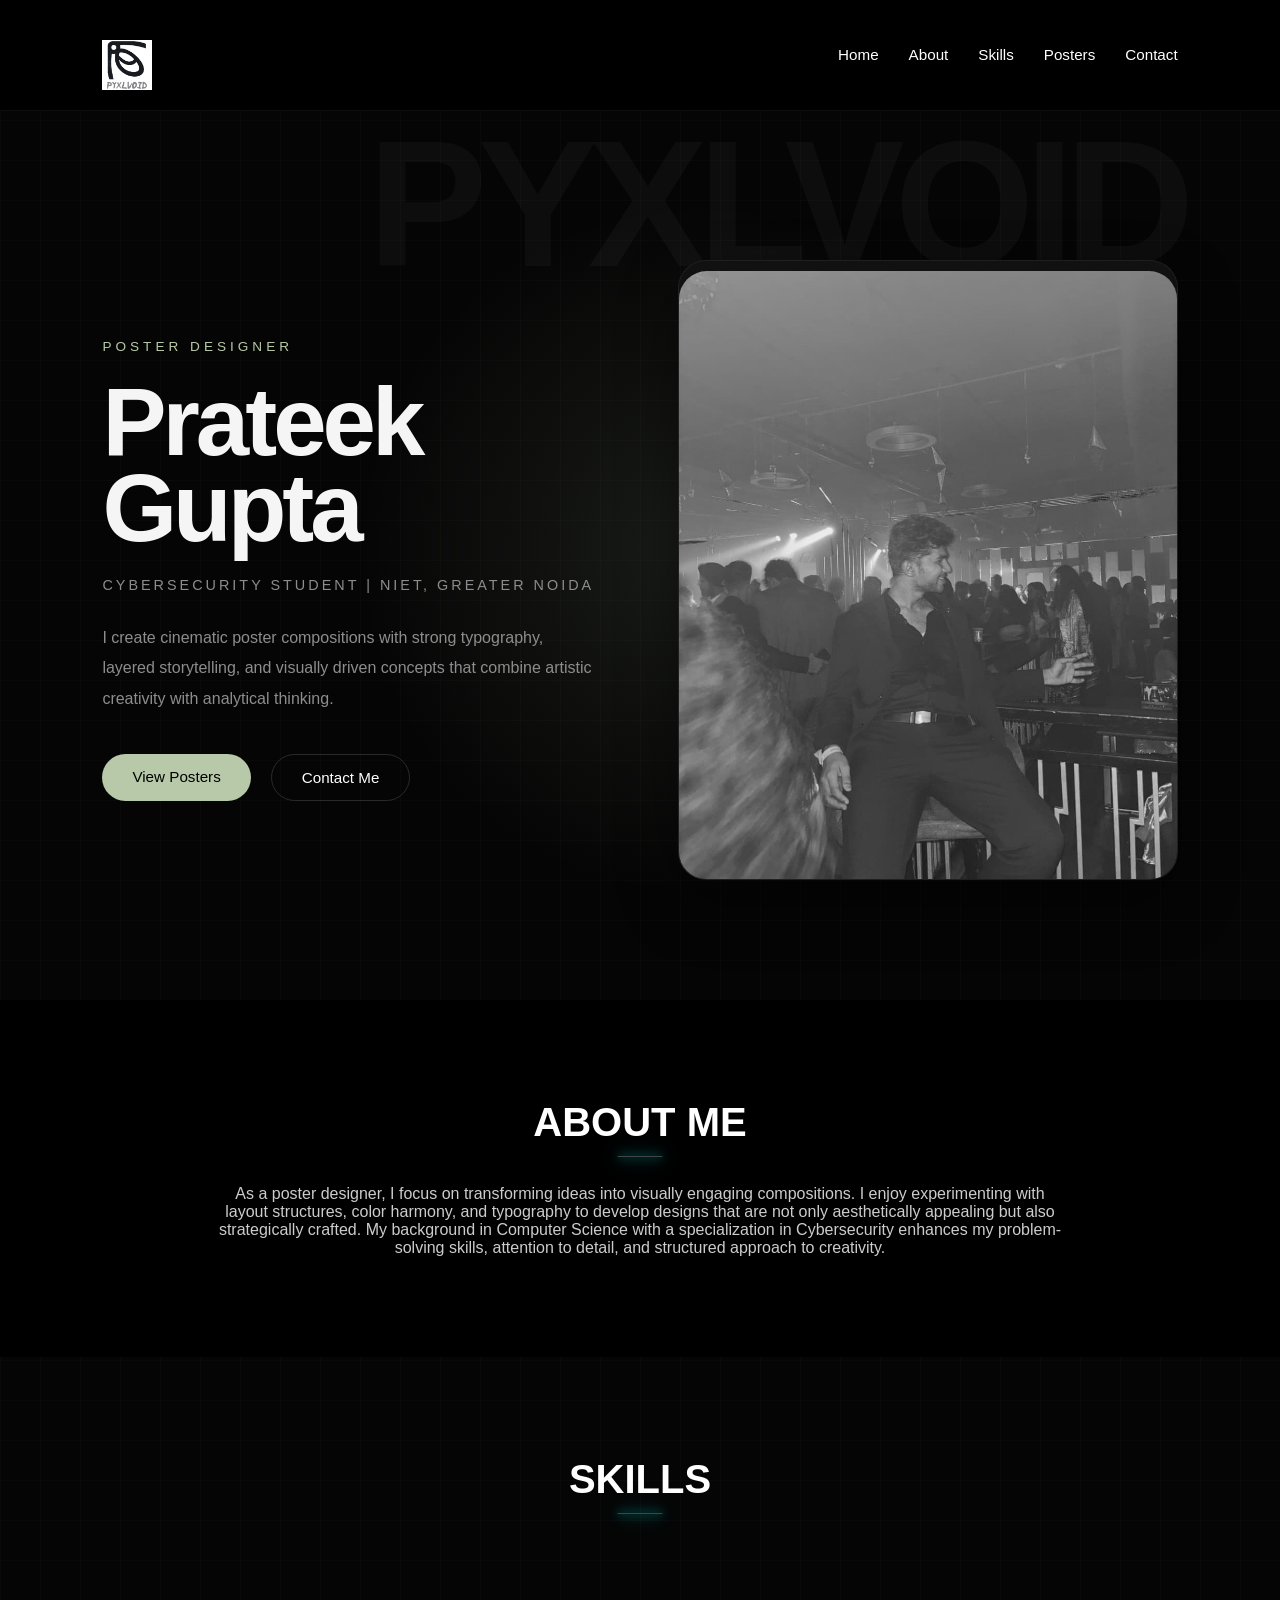
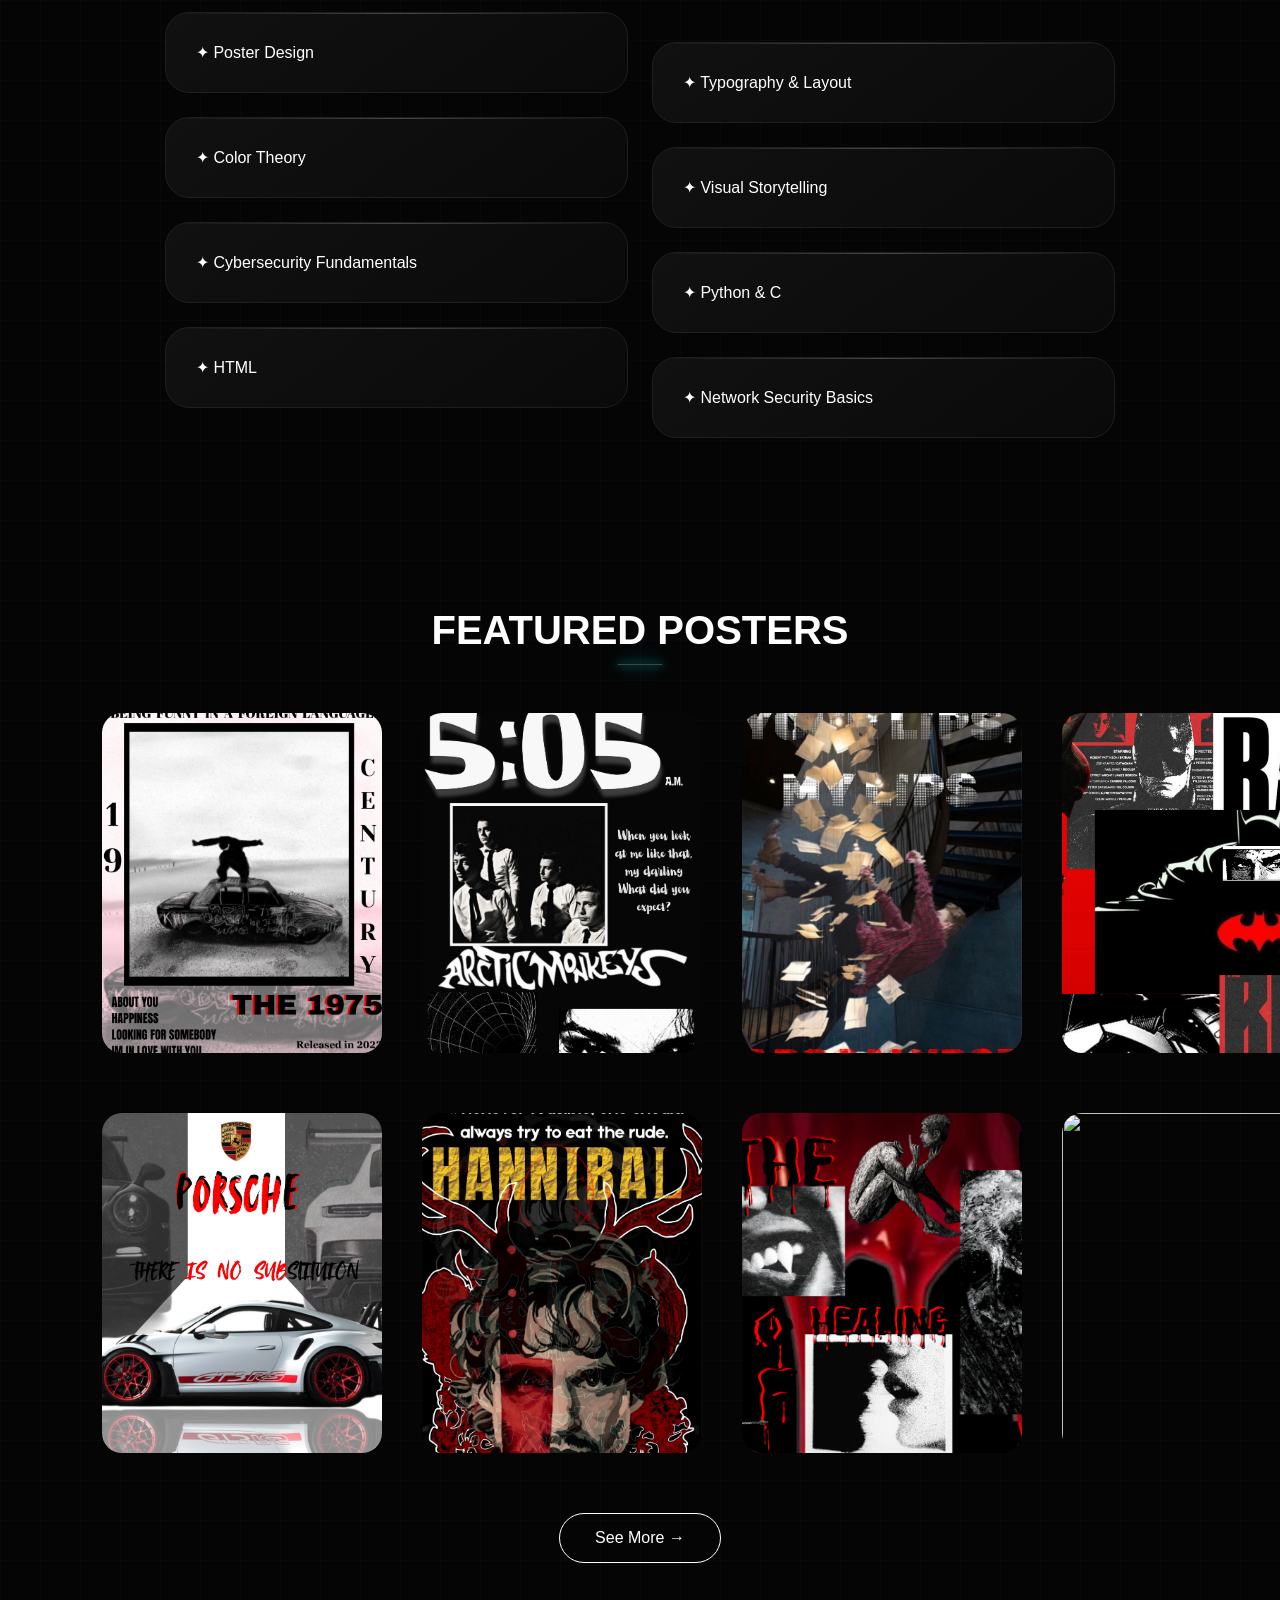
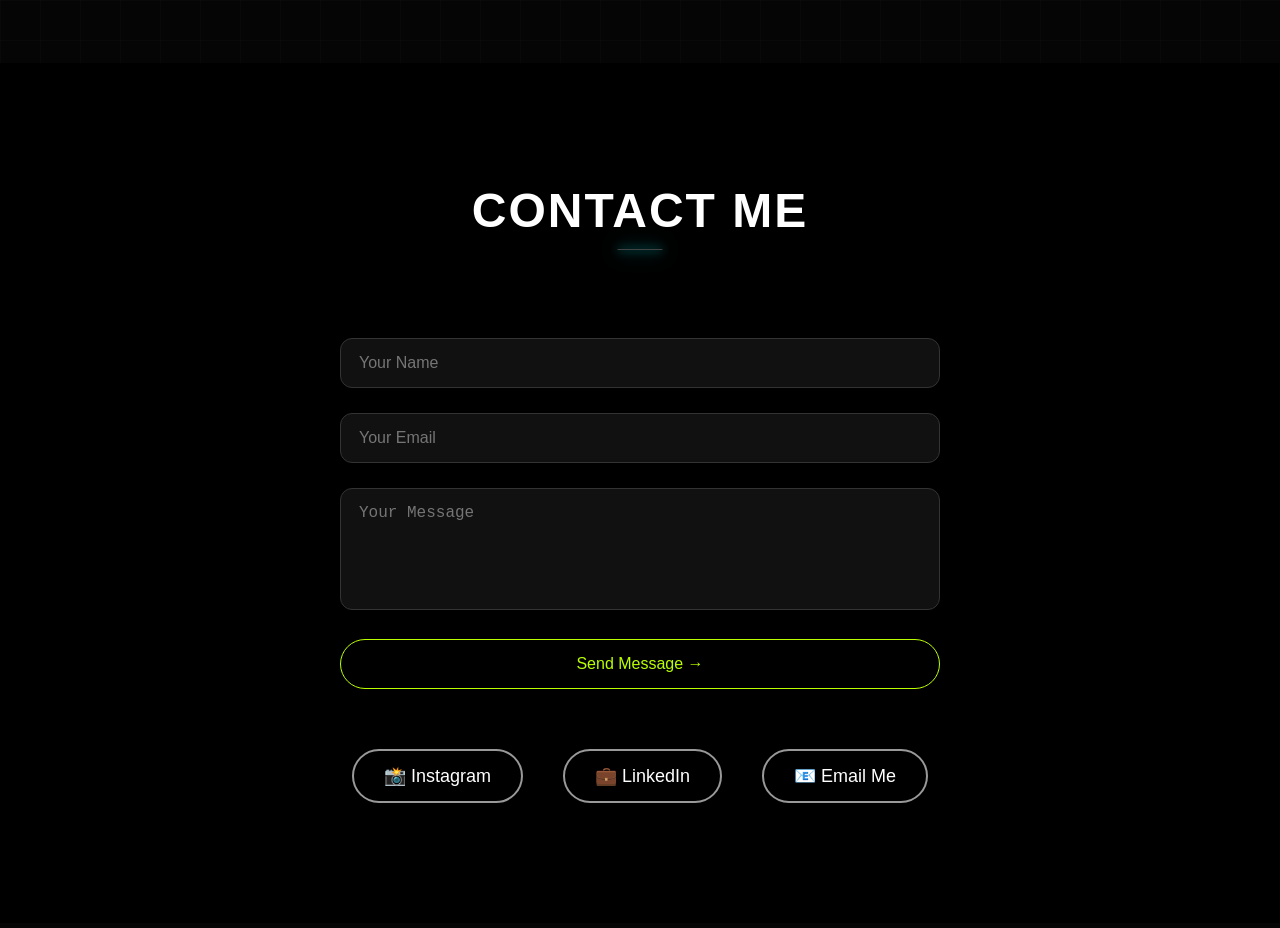
==== commit 224d5624: "updated posters" ====
--- a/index.html
+++ b/index.html
@@ -358,6 +358,12 @@
   align-items:center;
 }
 
+.logo img{
+    height: 50px;
+    width: auto;
+    display: block;
+} 
+
 .bg-logo{
   position:absolute;
 
@@ -812,7 +818,9 @@
 </div>
   
   <nav class="navbar">
-  <div class="logo">Pyxlvoid</div>
+  <div class="logo">
+    <img src="./images/pyxlvoidlogo.jpg" alt="logo">
+</div>
   
   <ul class="nav-links">
     <li><a href="#home">Home</a></li>
@@ -906,8 +914,8 @@
     <div class="skill">✦ Color Theory</div>
     <div class="skill">✦ Visual Storytelling</div>
     <div class="skill">✦ Cybersecurity Fundamentals</div>
-    <div class="skill">✦ Python</div>
-    <div class="skill">✦ HTML & C</div>
+    <div class="skill">✦ Python & C</div>
+    <div class="skill">✦ HTML</div>
     <div class="skill">✦ Network Security Basics</div>
   </div>
 </section>
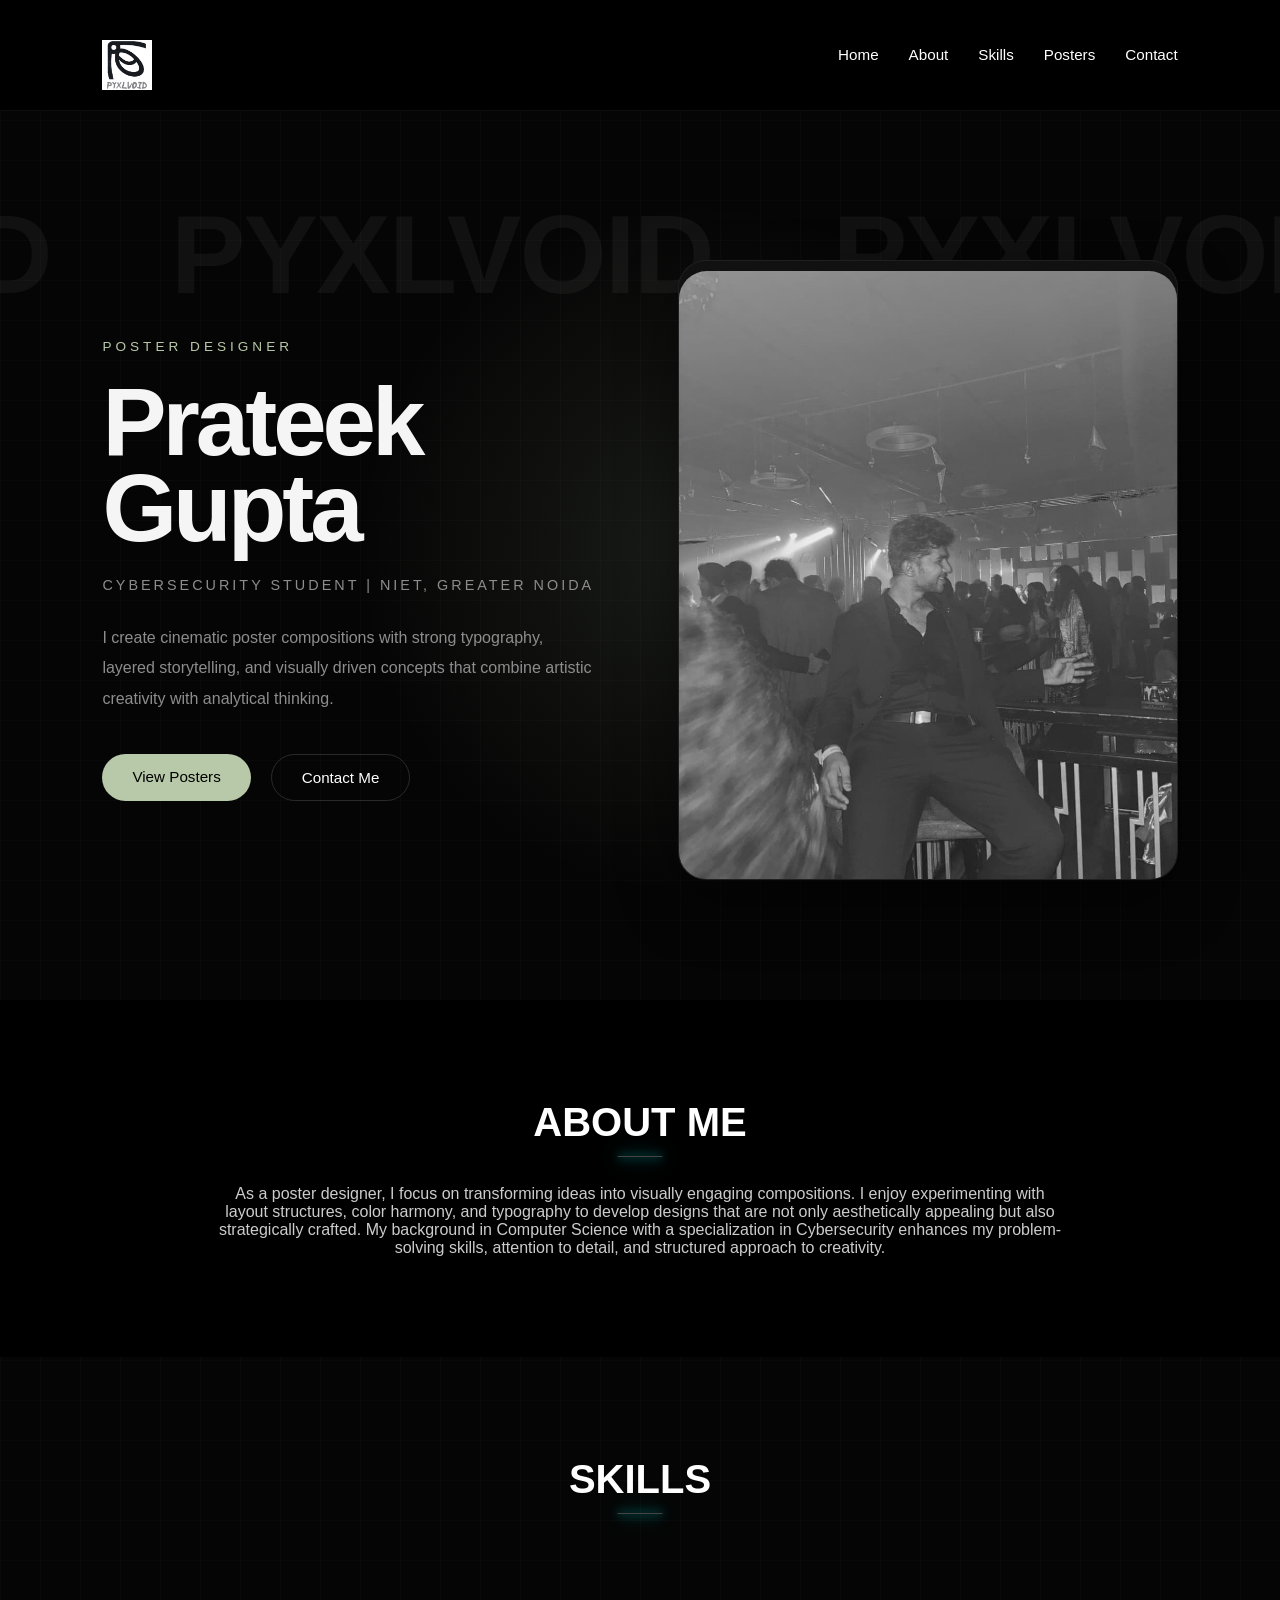
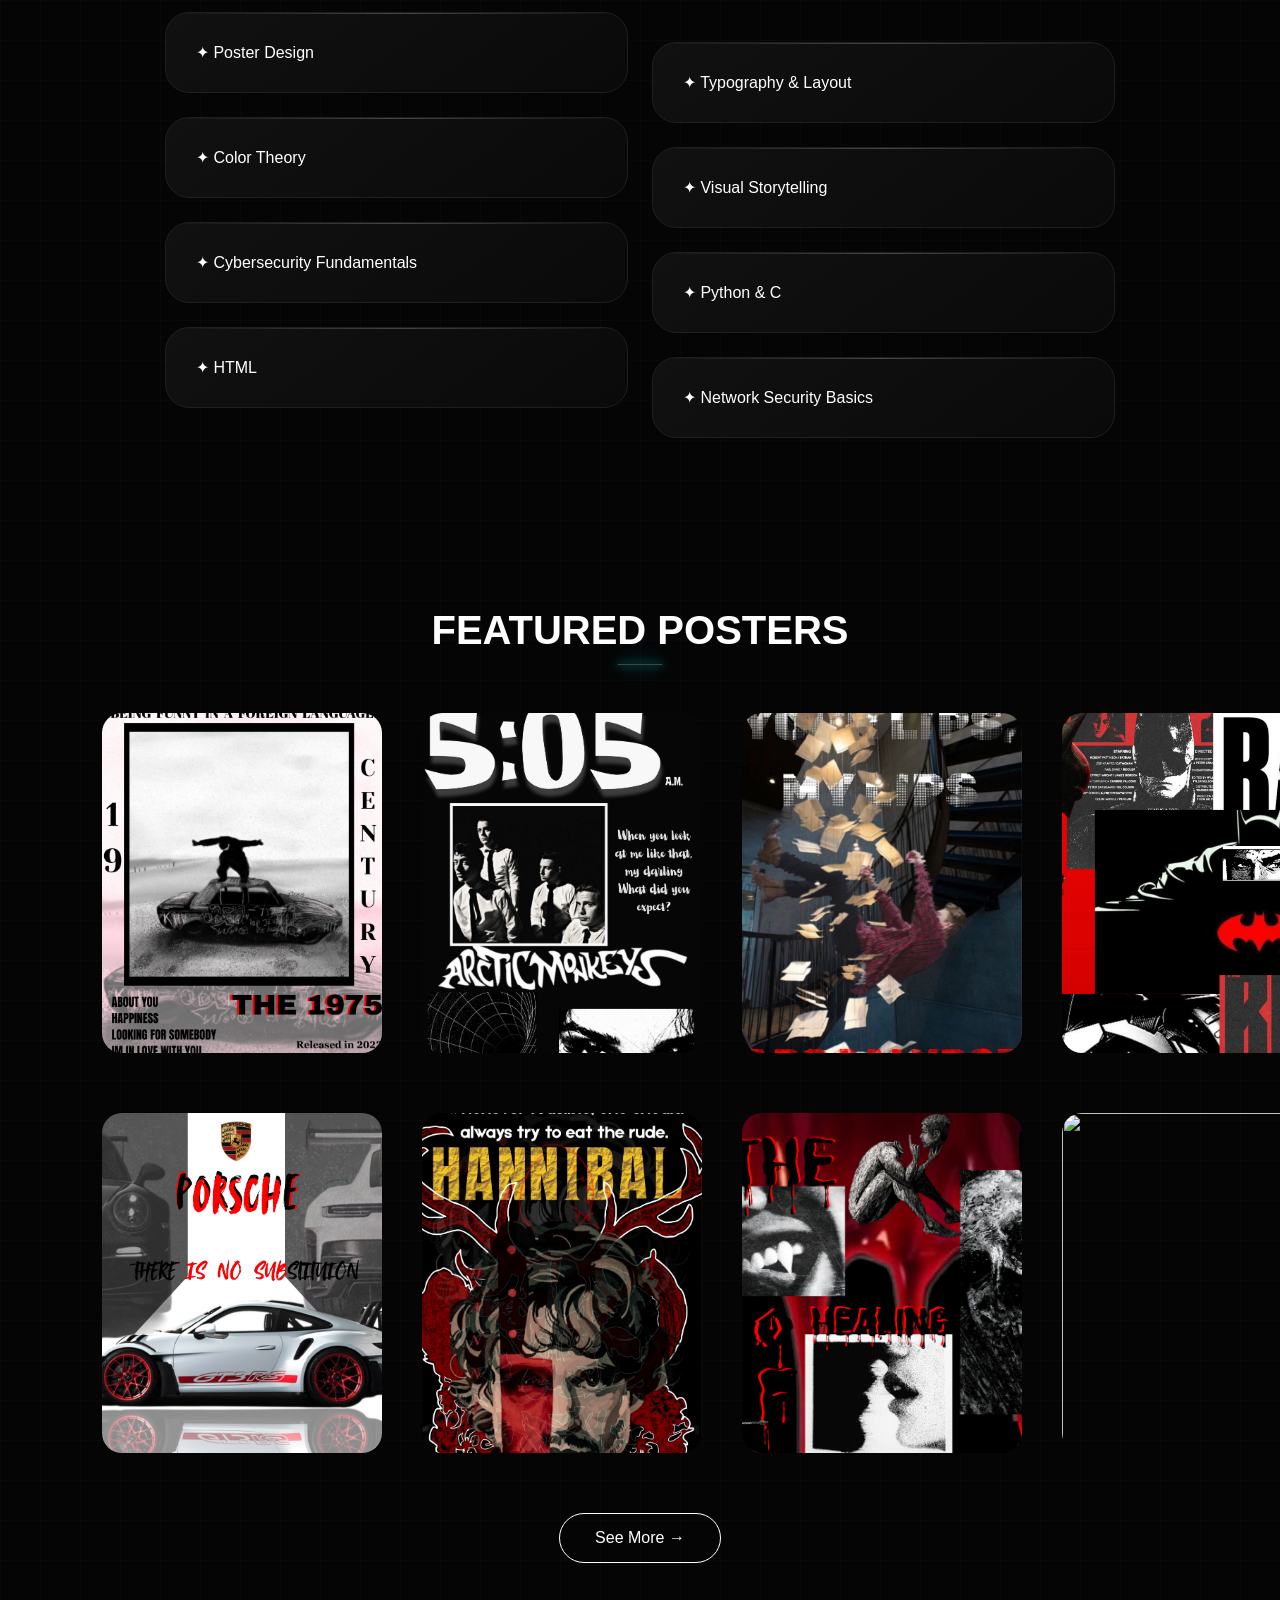
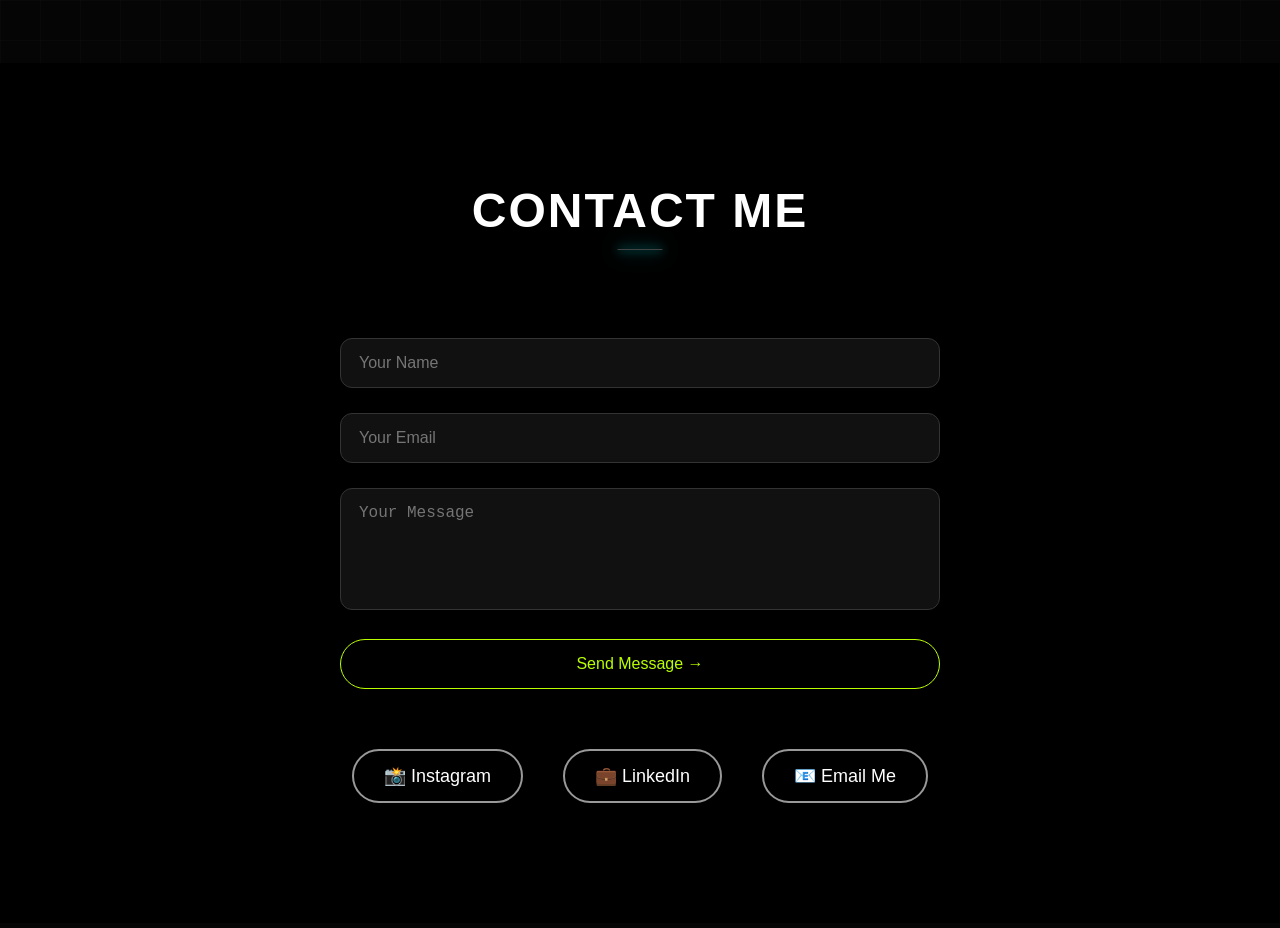
==== commit 4567f523: "added logo bg" ====
--- a/index.html
+++ b/index.html
@@ -356,6 +356,8 @@
   display:flex;
   justify-content:center;
   align-items:center;
+
+  overflow: visible;
 }
 
 .logo img{
@@ -364,27 +366,39 @@
     display: block;
 } 
 
-.bg-logo{
-  position:absolute;
-
-  top:-160px;
-
-  left:-310px;
-
-  font-size:180px;
-
-  font-weight:800;
-
-  color:rgba(255,255,255,0.035);
-
-  letter-spacing:-10px;
-
-  z-index:0;
-
-  user-select:none;
-
-  pointer-events:none;
-}
+
+.bg-track {
+    display: flex;
+    width: max-content;
+
+    animation: marquee 25s linear infinite;
+}
+
+.bg-track span {
+
+position: relative;
+z-index: 3;
+
+    font-size: 8rem;
+    font-weight: 800;
+
+    white-space: nowrap;
+    padding-right: 120px;
+
+    color: rgba(255,255,255,0.05);
+}
+
+/* Animation */
+@keyframes marquee {
+    from {
+        transform: translateX(0);
+    }
+
+    to {
+        transform: translateX(-50%);
+    }
+}
+
 
 .hero-bg-text{
   position:absolute;
@@ -432,10 +446,13 @@
 }
 
 .profile-img{
+  position: relative;
+z-index: 2;
   width:100%;
   height:100%;
 
   object-fit:cover;
+
 
   object-position:center center;
 
@@ -874,9 +891,25 @@
     <!-- RIGHT SIDE -->
    <div class="hero-right">
 
-  <div class="bg-logo">
-    PYXLVOID
-  </div>
+  <div class="moving-logo">
+    <div class="moving-track">
+    <span>PYXLVOID</span>
+    <span>PYXLVOID</span>
+    <span>PYXLVOID</span>
+    <span>PYXLVOID</span>
+    <span>PYXLVOID</span>
+    <span>PYXLVOID</span>
+    <span>PYXLVOID</span>
+    <span>PYXLVOID</span>
+    <span>PYXLVOID</span>
+    <span>PYXLVOID</span>
+    <span>PYXLVOID</span>
+    <span>PYXLVOID</span>
+    <span>PYXLVOID</span>
+    <span>PYXLVOID</span>
+    <span>PYXLVOID</span>
+</div>
+</div>
 
   <div class="profile-frame">
 
--- a/style.css
+++ b/style.css
@@ -135,3 +135,59 @@
 
 }
 
+.hero-right{
+    position: relative;
+}
+
+.moving-logo{
+    position: absolute;
+
+    top: -70px;
+
+    left: -300%;
+
+    transform: translateX(-50%);
+
+    width: -100vw;
+
+    overflow: hidden;
+
+    z-index: 1;
+
+    
+}
+
+.moving-track{
+    display: flex;
+
+    width: max-content;
+
+    animation: logoLoop 20s linear infinite;
+}
+
+/* logo text */
+.moving-track span{
+    font-size: 7rem;
+    font-weight: 900;
+
+    white-space: nowrap;
+
+    padding-right: 120px;
+
+    color: rgba(255,255,255,0.05);
+
+    letter-spacing: -2px;
+}
+
+/* animation */
+@keyframes logoLoop{
+
+    from{
+        transform: translateX(0);
+    }
+
+    to{
+        transform: translateX(-50%);
+    }
+
+}
